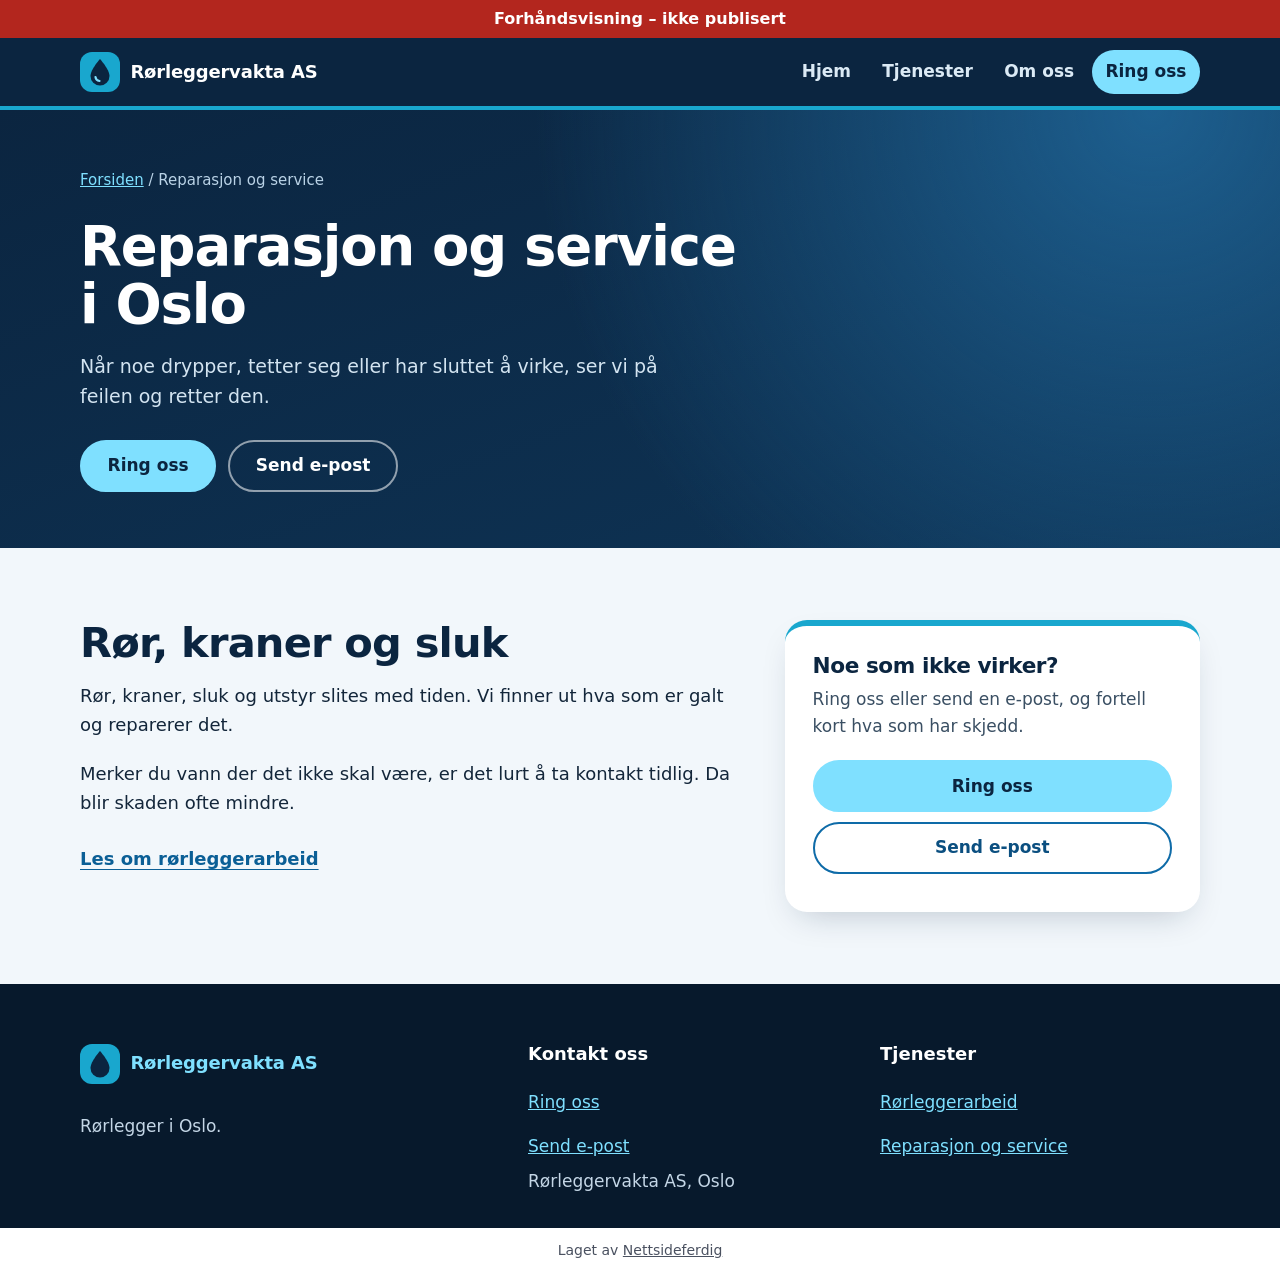
==== tjenester/reparasjon-og-service/index.html @ a9407fe8 "Forhåndsvisning" ====
<!doctype html>
<html lang="nb">
<head>
<meta charset="utf-8">
<meta name="viewport" content="width=device-width, initial-scale=1">
<title>Reparasjon og service av rør i Oslo | Rørleggervakta AS</title>
<meta name="description" content="Drypper det, er det tett eller har noe sluttet å virke? Rørleggervakta AS reparerer rør, kraner og sluk i Oslo.">
<link rel="canonical" href="https://andersmathisen7-design.github.io/side-rorleggervakta-as-3229fc13/tjenester/reparasjon-og-service/">
<meta property="og:type" content="website">
<meta property="og:locale" content="nb_NO">
<meta property="og:site_name" content="Rørleggervakta AS">
<meta property="og:title" content="Reparasjon og service av rør i Oslo | Rørleggervakta AS">
<meta property="og:description" content="Drypper det, er det tett eller har noe sluttet å virke? Rørleggervakta AS reparerer rør, kraner og sluk i Oslo.">
<meta property="og:url" content="https://andersmathisen7-design.github.io/side-rorleggervakta-as-3229fc13/tjenester/reparasjon-og-service/">
<meta http-equiv="Content-Security-Policy" content="default-src 'none'; style-src 'self'; img-src 'self'; manifest-src 'self'; worker-src 'self'; script-src 'self'">
<link rel="stylesheet" href="../../style.css">
<meta name="theme-color" content="#0e6ba8">
<link rel="manifest" href="../../manifest.webmanifest">
<link rel="icon" href="../../icon.svg" type="image/svg+xml">
<script src="../../pwa.js" defer></script>
<meta name="robots" content="noindex,nofollow">
</head>
<body>
<div class="forhandsstripe">Forhåndsvisning – ikke publisert</div>
<header class="topp"><div class="wrap"><a class="merke" href="../../"><svg viewBox="0 0 40 40" aria-hidden="true"><rect width="40" height="40" rx="12" fill="#19a7ce"/><path d="M20 7c0 0-9.5 10.5-9.5 17a9.5 9.5 0 0 0 19 0C29.5 17.5 20 7 20 7z" fill="#0b2540"/><path d="M15.5 25a4.5 4.5 0 0 0 4 4" fill="none" stroke="#7fe0ff" stroke-width="2.2" stroke-linecap="round"/></svg><span>Rørleggervakta AS</span></a><nav class="meny" aria-label="Hovedmeny"><ul><li><a href="../../">Hjem</a></li><li><a href="../../#tjenester">Tjenester</a></li><li><a href="../../#om">Om oss</a></li><li><a class="ring" href="tel:23126550">Ring oss</a></li></ul></nav></div></header>
<main>
<section class="sidehode"><div class="wrap"><p class="brodsmule"><a href="../../">Forsiden</a> / Reparasjon og service</p><h1>Reparasjon og service i Oslo</h1><p class="ingress">Når noe drypper, tetter seg eller har sluttet å virke, ser vi på feilen og retter den.</p><div class="knapper"><a class="knapp" href="tel:23126550">Ring oss</a><a class="knapp hul" href="mailto:post@roerleggervakta.no">Send e-post</a></div></div></section><section class="seksjon"><div class="wrap innhold"><div class="tekst"><h2>Rør, kraner og sluk</h2><p>Rør, kraner, sluk og utstyr slites med tiden. Vi finner ut hva som er galt og reparerer det.</p><p>Merker du vann der det ikke skal være, er det lurt å ta kontakt tidlig. Da blir skaden ofte mindre.</p><p><a class="pil-lenke" href="../../tjenester/rorleggerarbeid/">Les om rørleggerarbeid</a></p></div><aside class="sideboks"><h2>Noe som ikke virker?</h2><p>Ring oss eller send en e-post, og fortell kort hva som har skjedd.</p><a class="knapp" href="tel:23126550">Ring oss</a><a class="knapp lys" href="mailto:post@roerleggervakta.no">Send e-post</a></aside></div></section>
</main>
<footer class="bunn" id="kontakt"><div class="wrap"><div><a class="merke" href="../../"><svg viewBox="0 0 40 40" aria-hidden="true"><rect width="40" height="40" rx="12" fill="#19a7ce"/><path d="M20 7c0 0-9.5 10.5-9.5 17a9.5 9.5 0 0 0 19 0C29.5 17.5 20 7 20 7z" fill="#0b2540"/></svg><span>Rørleggervakta AS</span></a><p>Rørlegger i Oslo.</p></div><div><h2>Kontakt oss</h2><ul><li><a href="tel:23126550">Ring oss</a></li><li><a href="mailto:post@roerleggervakta.no">Send e-post</a></li></ul><address>Rørleggervakta AS, Oslo</address></div><div><h2>Tjenester</h2><ul><li><a href="../../tjenester/rorleggerarbeid/">Rørleggerarbeid</a></li><li><a href="../../tjenester/reparasjon-og-service/">Reparasjon og service</a></li></ul></div></div></footer>
<p class="nf-byra">Laget av <a href="https://nettsideferdig.no/">Nettsideferdig</a></p>
</body>
</html>
---- style.css ----
/* Fast fra Sidefabrikken: bestillingswidgeten. */
:root { --nf-farge: #0e6ba8; }
#nf-bestill [hidden] { display: none !important; }
#nf-bestill button { font: inherit; padding: 0.5rem 0.9rem; margin: 0.2rem; border: 1px solid var(--nf-farge); border-radius: 6px; background: #fff; color: var(--nf-farge); cursor: pointer; }
#nf-bestill button:disabled { opacity: 0.6; }
#nf-bestill .nf-knapp { background: var(--nf-farge); color: #fff; }
#nf-bestill .nf-tjeneste { display: block; width: 100%; text-align: left; }
#nf-bestill .nf-tjeneste small, #nf-bestill .nf-vare small { display: block; color: #555; }
#nf-bestill .nf-felt { display: block; margin: 0.5rem 0; }
#nf-bestill input, #nf-bestill select, #nf-bestill textarea { font: inherit; padding: 0.4rem; border: 1px solid #c5cad3; border-radius: 4px; display: block; width: 100%; max-width: 24rem; }
#nf-bestill input[type="checkbox"], #nf-bestill input[type="radio"] { display: inline-block; width: auto; margin: 0 0.4rem 0 0; vertical-align: middle; }
#nf-bestill .nf-rad { display: flex; flex-wrap: wrap; gap: 0.5rem; }
#nf-bestill .nf-vare { padding: 0.4rem 0; border-bottom: 1px solid #e3e6eb; }
#nf-bestill .nf-feil, #nf-bestill .nf-utsolgt { color: #b3261e; }
#nf-bestill .nf-test { background: #fff4e5; padding: 0.4rem 0.8rem; border-radius: 6px; }
#nf-bestill .nf-oppsummering { font-weight: 600; }
#nf-bestill .nf-faner { display: flex; flex-wrap: wrap; gap: 0.25rem; margin: 0.5rem 0 1rem; }
#nf-bestill .nf-fane.nf-valgt, #nf-bestill .nf-dag.nf-valgt { background: var(--nf-farge); color: #fff; }
#nf-bestill .nf-adresse { position: relative; max-width: 24rem; }
#nf-bestill .nf-forslag { position: absolute; top: 100%; left: 0; right: 0; z-index: 10; max-height: 15rem; overflow-y: auto; background: #fff; border: 1px solid #c5cad3; border-radius: 4px; box-shadow: 0 4px 12px rgba(0, 0, 0, 0.15); }
#nf-bestill .nf-forslag button { display: block; width: 100%; margin: 0; border: 0; border-radius: 0; padding: 0.5rem 0.75rem; text-align: left; color: inherit; }
#nf-bestill .nf-forslag button:hover, #nf-bestill .nf-forslag button:focus { background: #f4f7fb; }
#nf-bestill .nf-dager { display: flex; flex-wrap: wrap; gap: 0.25rem; margin: 0.5rem 0; }
#nf-bestill .nf-dag.nf-full { text-decoration: line-through; color: #777; border-color: #c5cad3; }
#nf-bestill .nf-tillegg { margin: 0.5rem 0; }
#nf-bestill .nf-sporsmal { margin: 0.8rem 0; }
#nf-bestill .nf-hjelp { display: block; font-size: 0.875rem; color: #666; margin: 0.15rem 0 0.25rem; }
#nf-bestill .nf-sum { font-weight: 700; font-size: 1.15rem; }
#nf-bestill .nf-ja-nei { display: flex; gap: 1.5rem; margin-top: 0.25rem; }
.prisliste table { border-collapse: collapse; width: 100%; max-width: 36rem; }
.prisliste th, .prisliste td { text-align: left; padding: 0.4rem 0.6rem 0.4rem 0; border-bottom: 1px solid #e3e6eb; vertical-align: top; }
.prisliste td:last-child, .prisliste th:last-child { text-align: right; white-space: nowrap; padding-right: 0; }
.prisliste small { color: #555; }
.prisliste .prisinfo { font-size: 0.875rem; color: #555; }

main > section.melding, main > section.bestill { box-sizing: border-box; max-width: 42rem; margin: 0 auto; padding: 2.5rem 1.25rem 3.5rem; }
.nf-skjema .nf-felt { display: block; margin: 0.75rem 0; }
.nf-skjema label, .nf-skjema legend { display: block; font-weight: 600; }
.nf-skjema fieldset { border: 0; padding: 0; margin: 0.75rem 0; min-width: 0; }
.nf-skjema fieldset label { font-weight: 400; }
.nf-skjema input, .nf-skjema textarea { font: inherit; padding: 0.5rem; border: 1px solid #c5cad3; border-radius: 4px; display: block; width: 100%; max-width: 32rem; }
.nf-skjema input[type="radio"] { display: inline-block; width: auto; margin: 0 0.4rem 0 0; vertical-align: middle; }
.nf-skjema input:focus, .nf-skjema textarea:focus { outline: 2px solid var(--nf-farge); outline-offset: 1px; }
.nf-skjema button { font: inherit; font-weight: 600; border: 0; cursor: pointer; padding: 0.85rem 1.5rem; border-radius: 6px; background: var(--nf-farge); color: #fff; min-height: 44px; }
.nf-skjema .nf-info { font-size: 0.875rem; color: #555; }

/* Designet */
*,*::before,*::after{box-sizing:border-box}html{-webkit-text-size-adjust:100%}body{margin:0;font-family:system-ui,-apple-system,"Segoe UI",Helvetica,Arial,sans-serif;font-size:1.0625rem;line-height:1.6;color:#13263a;background:#f2f7fb}img{display:block;width:100%;height:auto}a{color:#0b5f96}a:focus-visible{outline:3px solid #19a7ce;outline-offset:3px;border-radius:6px}.wrap{width:min(1120px,100% - 2.5rem);margin-inline:auto}.topp{background:#0b2540;color:#fff;border-bottom:4px solid #19a7ce}.topp .wrap{display:flex;flex-wrap:wrap;align-items:center;justify-content:space-between;gap:.25rem 1.5rem;padding:.6rem 0}.merke{display:inline-flex;align-items:center;gap:.65rem;color:#fff;text-decoration:none;font-weight:800;font-size:1.125rem;letter-spacing:-.01em;min-height:48px}.merke svg{width:40px;height:40px;flex:none}.meny ul{display:flex;flex-wrap:wrap;gap:.25rem;list-style:none;margin:0;padding:0}.meny a{display:inline-flex;align-items:center;min-height:44px;padding:0 .85rem;color:#dbeaf5;text-decoration:none;font-weight:600;border-radius:999px}.meny a:hover{background:rgba(255,255,255,.12);color:#fff}.meny a.ring{background:#7fe0ff;color:#0b2540}.meny a.ring:hover{background:#a9ecff}.hero{position:relative;overflow:hidden;background:radial-gradient(circle at 85% 15%,#1d5f8f 0,rgba(29,95,143,0) 55%),linear-gradient(160deg,#0b2540 0%,#0e3456 100%);color:#fff;padding:3.5rem 0 4rem}.hero .wrap{display:grid;gap:2.5rem;align-items:center}.etikett{display:inline-block;font-size:.8125rem;font-weight:700;letter-spacing:.12em;text-transform:uppercase;color:#7fe0ff;margin:0 0 1rem}.hero h1{font-size:clamp(2.5rem,8vw,4.5rem);line-height:1.02;letter-spacing:-.03em;margin:0 0 1.25rem;max-width:14ch}.hero .ingress{font-size:1.1875rem;color:#d3e4f1;max-width:48ch;margin:0 0 2rem}.knapper{display:flex;flex-wrap:wrap;gap:.75rem}.knapp{display:inline-flex;align-items:center;justify-content:center;gap:.5rem;min-height:52px;padding:0 1.6rem;border-radius:999px;font-weight:700;font-size:1.0625rem;text-decoration:none;background:#7fe0ff;color:#0b2540;border:2px solid #7fe0ff;transition:transform .15s,background .15s}.knapp:hover{transform:translateY(-2px);background:#a9ecff}.knapp.hul{background:transparent;color:#fff;border-color:rgba(255,255,255,.55)}.knapp.hul:hover{background:rgba(255,255,255,.1)}.hero-figur svg{display:block;width:100%;max-width:420px;height:auto;margin-inline:auto}.steg{background:#fff;border-bottom:1px solid #d9e6f0}.steg ol{list-style:none;margin:0;padding:1.75rem 0;display:grid;gap:1rem}.steg li{display:flex;align-items:center;gap:1rem;font-weight:700;color:#0b2540}.steg .nr{flex:none;width:44px;height:44px;border-radius:50%;display:grid;place-items:center;background:#e3f6fd;color:#0b4f80;font-weight:800}.seksjon{padding:4.5rem 0}.seksjon h2{font-size:clamp(1.85rem,4.5vw,2.6rem);line-height:1.12;letter-spacing:-.02em;margin:0 0 1rem;color:#0b2540}.lede{max-width:58ch;color:#3a4f63;margin:0 0 2.5rem;font-size:1.125rem}.kort-rutenett{display:grid;gap:1.25rem}.tjeneste-kort{background:#fff;border-radius:22px;padding:2rem;box-shadow:0 1px 2px rgba(11,37,64,.06),0 14px 34px -14px rgba(11,37,64,.25);border-top:6px solid #19a7ce;display:flex;flex-direction:column;gap:.85rem}.tjeneste-kort .ikon{width:60px;height:60px;border-radius:18px;background:#e3f6fd;display:grid;place-items:center}.tjeneste-kort .ikon svg{width:32px;height:32px}.tjeneste-kort h3{margin:0;font-size:1.4rem;color:#0b2540}.tjeneste-kort p{margin:0;color:#3a4f63}.pil-lenke{margin-top:auto;font-weight:700;color:#0b5f96;text-decoration:underline;text-underline-offset:4px;display:inline-flex;align-items:center;min-height:44px}.pil-lenke:hover{color:#0b2540}.om{background:#fff}.om .wrap{display:grid;gap:2.5rem;align-items:center}.om-figur{background:linear-gradient(135deg,#0e3456,#0e6ba8 60%,#19a7ce);border-radius:30px;aspect-ratio:4/3;display:grid;place-items:center;overflow:hidden}.om-figur svg{width:60%;height:auto}.tekst p{max-width:62ch}.faq .wrap{max-width:820px}.faq details{background:#fff;border-radius:16px;padding:0 1.25rem;margin-bottom:.75rem;border:1px solid #d6e4ef}.faq summary{cursor:pointer;font-weight:700;min-height:60px;display:flex;align-items:center;color:#0b2540;font-size:1.125rem}.faq details p{margin:0 0 1.25rem;color:#3a4f63}.cta-ramme{padding:0 0 4.5rem}.cta{background:linear-gradient(120deg,#0b4f80,#0e6ba8);color:#fff;border-radius:30px;padding:3rem 1.5rem;text-align:center}.cta h2{color:#fff;margin:0 0 .75rem;font-size:clamp(1.75rem,4vw,2.4rem);line-height:1.15}.cta p{color:#e2f1fa;max-width:48ch;margin:0 auto 2rem}.cta .knapper{justify-content:center}.cta .knapp.hul{border-color:rgba(255,255,255,.7)}.sidehode{background:radial-gradient(circle at 90% 0,#1d5f8f 0,rgba(29,95,143,0) 50%),linear-gradient(160deg,#0b2540,#0e3456);color:#fff;padding:3rem 0 3.5rem}.brodsmule{font-size:.9375rem;margin:0 0 1rem;color:#b9d2e6}.brodsmule a{color:#7fe0ff;display:inline-flex;min-height:44px;align-items:center}.sidehode h1{font-size:clamp(2.1rem,6vw,3.4rem);line-height:1.08;letter-spacing:-.02em;margin:0 0 1rem;max-width:18ch}.sidehode .ingress{color:#d3e4f1;max-width:52ch;font-size:1.1875rem;margin:0 0 1.75rem}.innhold{display:grid;gap:2.5rem;align-items:start}.innhold .tekst p{font-size:1.125rem;margin:0 0 1.25rem}.sideboks{background:#fff;border-radius:22px;padding:1.75rem;border-top:6px solid #19a7ce;box-shadow:0 14px 34px -14px rgba(11,37,64,.25)}.sideboks h2{font-size:1.35rem;margin:0 0 .5rem;color:#0b2540}.sideboks p{margin:0 0 1.25rem;color:#3a4f63}.sideboks .knapp{width:100%;margin-bottom:.6rem}.sideboks .knapp.lys{background:#fff;color:#0b4f80;border-color:#0e6ba8}.bunn{background:#07192c;color:#c4d6e6;padding:3.5rem 0 2rem}.bunn .wrap{display:grid;gap:2rem}.bunn h2{color:#fff;font-size:1.125rem;margin:0 0 .75rem}.bunn a{color:#7fe0ff}.bunn ul{list-style:none;padding:0;margin:0}.bunn li a{display:inline-flex;min-height:44px;align-items:center}.bunn address{font-style:normal}.bunn .merke{margin-bottom:.5rem}section.melding{padding:3.5rem 1.25rem}.nf-skjema{max-width:640px;margin-inline:auto;background:#fff;padding:2rem 1.5rem;border-radius:22px;box-shadow:0 14px 34px -14px rgba(11,37,64,.25);border-top:6px solid #19a7ce}.nf-felt{margin-bottom:1.25rem}.nf-skjema label{display:block;font-weight:700;margin-bottom:.35rem;color:#0b2540}.nf-skjema input,.nf-skjema textarea{width:100%;font:inherit;padding:.75rem 1rem;border:2px solid #c9dbe8;border-radius:12px;background:#f9fcfe;min-height:48px;color:#13263a}.nf-skjema input:focus-visible,.nf-skjema textarea:focus-visible{outline:3px solid #19a7ce;border-color:#0e6ba8}.nf-info{color:#3a4f63;font-size:.9375rem}.nf-skjema button.knapp{cursor:pointer;font:inherit;font-weight:700}@media(min-width:760px){.kort-rutenett{grid-template-columns:repeat(2,1fr)}.steg ol{grid-template-columns:repeat(3,1fr)}.bunn .wrap{grid-template-columns:1.3fr 1fr 1fr}.nf-skjema{padding:2.5rem}}@media(min-width:900px){.hero{padding:5rem 0 5.5rem}.hero .wrap{grid-template-columns:1.15fr .85fr}.om .wrap{grid-template-columns:.9fr 1.1fr}.innhold{grid-template-columns:1.6fr 1fr}.sideboks{position:sticky;top:1.5rem}}

/* Fast fra Sidefabrikken */
.forhandsstripe { display: block !important; position: relative !important; z-index: 2147483647 !important; background: #b3261e !important; color: #fff !important; text-align: center !important; padding: 0.5rem 1rem !important; font: 600 1rem/1.4 system-ui, sans-serif !important; visibility: visible !important; opacity: 1 !important; max-height: none !important; height: auto !important; min-height: 0 !important; overflow: visible !important; margin: 0 !important; top: auto !important; left: auto !important; right: auto !important; bottom: auto !important; width: auto !important; transform: none !important; clip-path: none !important; filter: none !important; text-indent: 0 !important; font-size: 1rem !important; }
.nf-byra { display: block !important; position: static !important; inset: auto !important; z-index: auto !important; background: #fff !important; color: #4a5160 !important; text-align: center !important; padding: 0.75rem 1rem !important; margin: 0 !important; width: auto !important; max-width: none !important; height: auto !important; min-height: 0 !important; max-height: none !important; overflow: visible !important; visibility: visible !important; opacity: 1 !important; transform: none !important; clip-path: none !important; filter: none !important; font: 400 0.875rem/1.5 system-ui, sans-serif !important; letter-spacing: normal !important; text-indent: 0 !important; text-transform: none !important; }
.nf-byra a { display: inline !important; position: static !important; color: inherit !important; text-decoration: underline !important; font: inherit !important; visibility: visible !important; opacity: 1 !important; pointer-events: auto !important; }
.nf-felle { display: none !important; position: absolute !important; left: -10000px !important; width: 1px !important; height: 1px !important; overflow: hidden !important; }
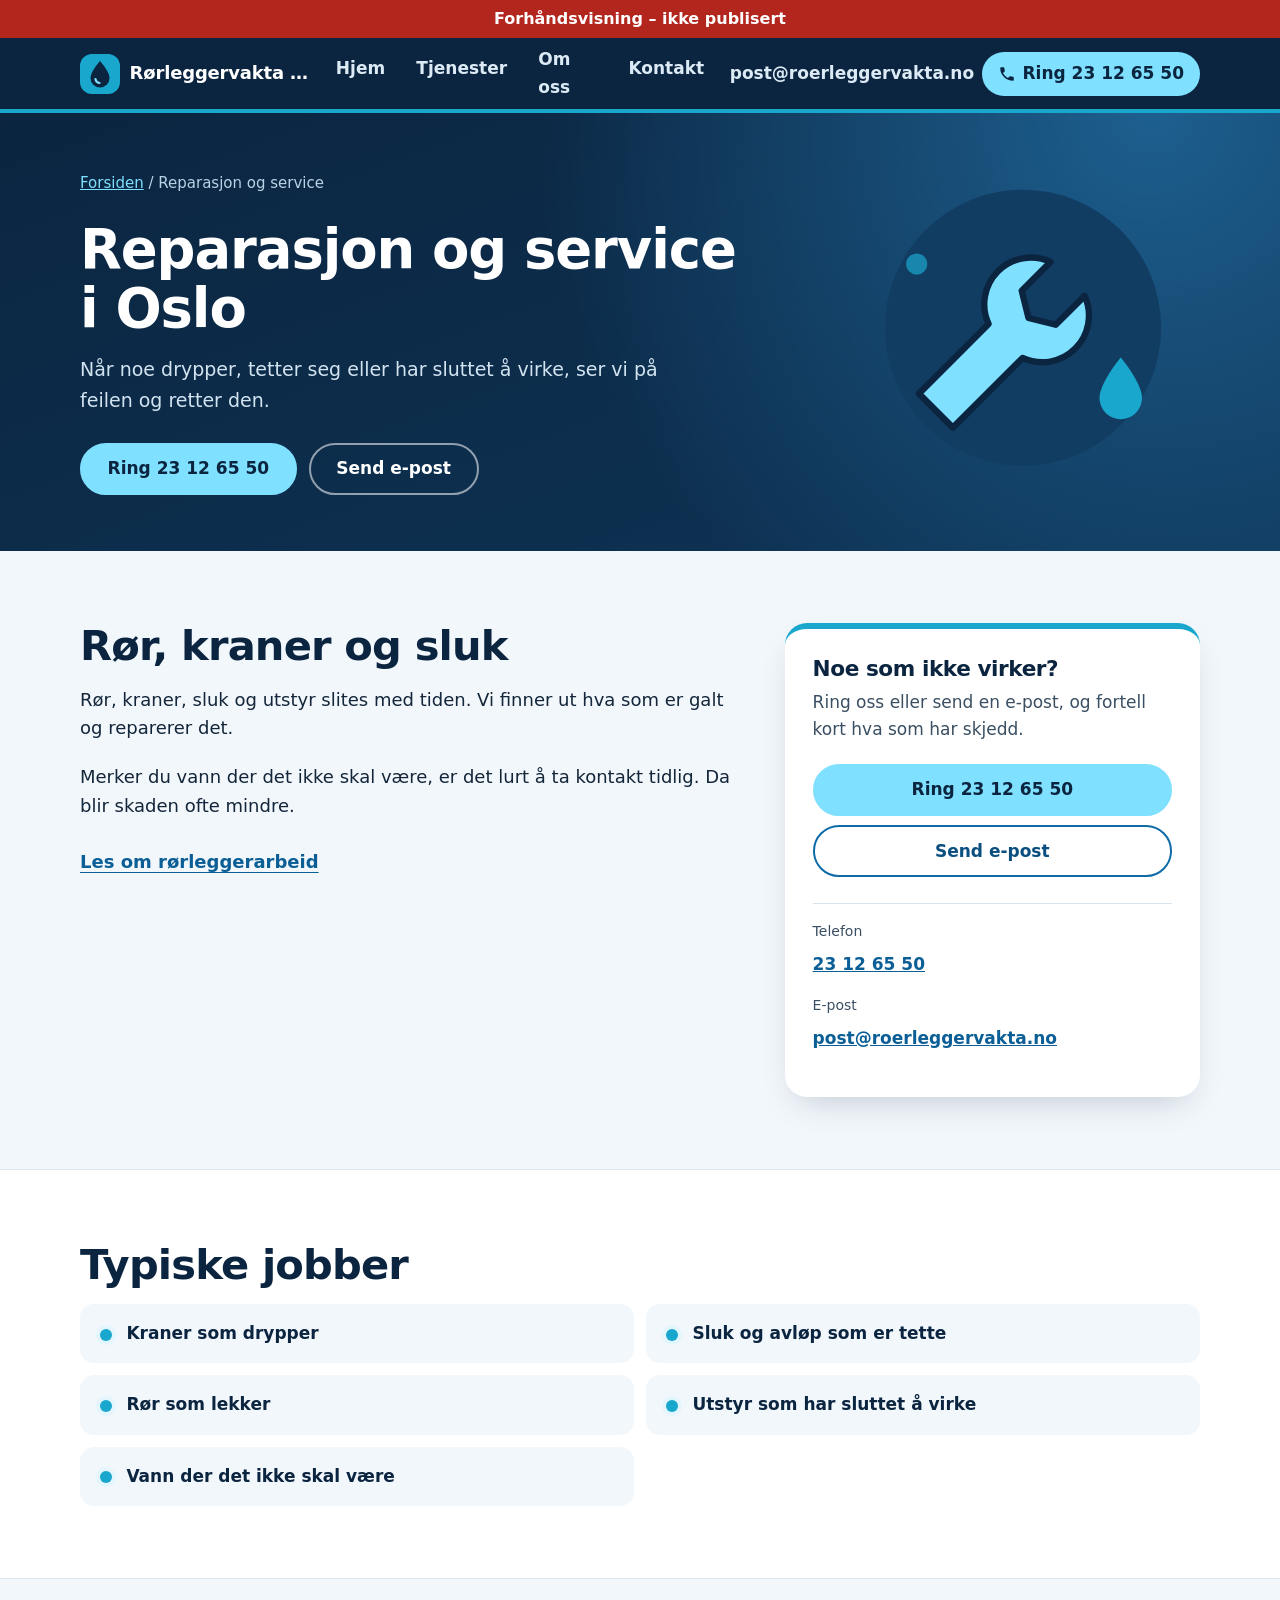
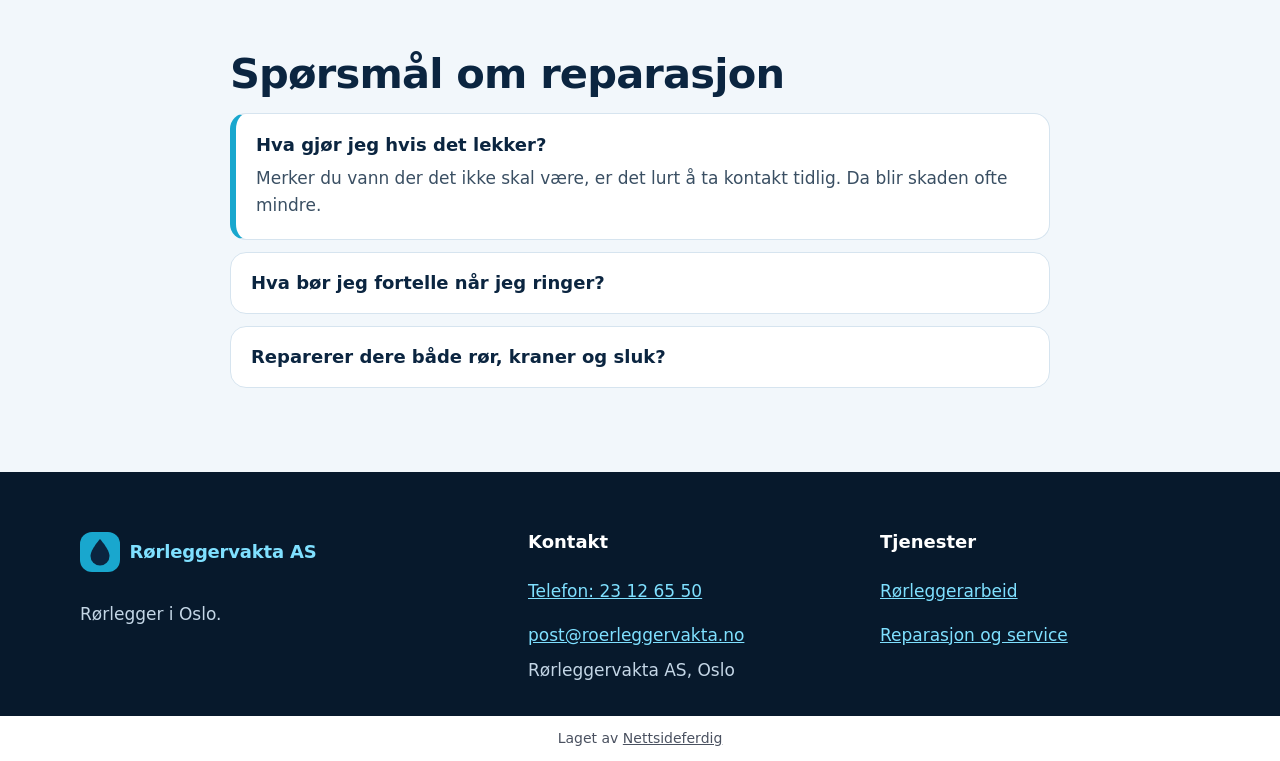
==== commit 3965caa2: "Forhåndsvisning" ====
--- a/tjenester/reparasjon-og-service/index.html
+++ b/tjenester/reparasjon-og-service/index.html
@@ -22,11 +22,11 @@
 </head>
 <body>
 <div class="forhandsstripe">Forhåndsvisning – ikke publisert</div>
-<header class="topp"><div class="wrap"><a class="merke" href="../../"><svg viewBox="0 0 40 40" aria-hidden="true"><rect width="40" height="40" rx="12" fill="#19a7ce"/><path d="M20 7c0 0-9.5 10.5-9.5 17a9.5 9.5 0 0 0 19 0C29.5 17.5 20 7 20 7z" fill="#0b2540"/><path d="M15.5 25a4.5 4.5 0 0 0 4 4" fill="none" stroke="#7fe0ff" stroke-width="2.2" stroke-linecap="round"/></svg><span>Rørleggervakta AS</span></a><nav class="meny" aria-label="Hovedmeny"><ul><li><a href="../../">Hjem</a></li><li><a href="../../#tjenester">Tjenester</a></li><li><a href="../../#om">Om oss</a></li><li><a class="ring" href="tel:23126550">Ring oss</a></li></ul></nav></div></header>
+<header class="topp"><div class="wrap"><a class="merke" href="../../"><svg viewBox="0 0 40 40" aria-hidden="true"><rect width="40" height="40" rx="12" fill="#19a7ce"/><path d="M20 7c0 0-9.5 10.5-9.5 17a9.5 9.5 0 0 0 19 0C29.5 17.5 20 7 20 7z" fill="#0b2540"/><path d="M15.5 25a4.5 4.5 0 0 0 4 4" fill="none" stroke="#7fe0ff" stroke-width="2.2" stroke-linecap="round"/></svg><span>Rørleggervakta AS</span></a><nav class="meny" aria-label="Hovedmeny"><ul><li><a href="../../">Hjem</a></li><li><a href="../../#tjenester">Tjenester</a></li><li><a href="../../#om">Om oss</a></li><li><a href="#kontakt">Kontakt</a></li></ul></nav><div class="topp-hoyre"><a class="toppepost" href="mailto:post@roerleggervakta.no">post@roerleggervakta.no</a><a class="ringknapp" href="tel:23126550"><svg viewBox="0 0 24 24" aria-hidden="true"><path d="M6.6 10.8a15 15 0 0 0 6.6 6.6l2.2-2.2a1 1 0 0 1 1-.25 11.4 11.4 0 0 0 3.6.57 1 1 0 0 1 1 1V20a1 1 0 0 1-1 1A17 17 0 0 1 3 4a1 1 0 0 1 1-1h3.5a1 1 0 0 1 1 1c0 1.25.2 2.45.57 3.57a1 1 0 0 1-.25 1z" fill="currentColor"/></svg><span class="kort">Ring</span><span class="lang">Ring 23 12 65 50</span></a><details class="mobilmeny"><summary><svg viewBox="0 0 24 24" aria-hidden="true"><path d="M4 7h16M4 12h16M4 17h16" stroke="currentColor" stroke-width="2.4" stroke-linecap="round"/></svg><span class="skjult">Meny</span></summary><nav aria-label="Meny på mobil"><ul><li><a href="../../">Hjem</a></li><li><a href="../../#tjenester">Tjenester</a></li><li><a href="../../tjenester/rorleggerarbeid/">Rørleggerarbeid</a></li><li><a href="../../tjenester/reparasjon-og-service/">Reparasjon og service</a></li><li><a href="../../#om">Om oss</a></li><li><a href="#kontakt">Kontakt</a></li></ul></nav></details></div></div></header>
 <main>
-<section class="sidehode"><div class="wrap"><p class="brodsmule"><a href="../../">Forsiden</a> / Reparasjon og service</p><h1>Reparasjon og service i Oslo</h1><p class="ingress">Når noe drypper, tetter seg eller har sluttet å virke, ser vi på feilen og retter den.</p><div class="knapper"><a class="knapp" href="tel:23126550">Ring oss</a><a class="knapp hul" href="mailto:post@roerleggervakta.no">Send e-post</a></div></div></section><section class="seksjon"><div class="wrap innhold"><div class="tekst"><h2>Rør, kraner og sluk</h2><p>Rør, kraner, sluk og utstyr slites med tiden. Vi finner ut hva som er galt og reparerer det.</p><p>Merker du vann der det ikke skal være, er det lurt å ta kontakt tidlig. Da blir skaden ofte mindre.</p><p><a class="pil-lenke" href="../../tjenester/rorleggerarbeid/">Les om rørleggerarbeid</a></p></div><aside class="sideboks"><h2>Noe som ikke virker?</h2><p>Ring oss eller send en e-post, og fortell kort hva som har skjedd.</p><a class="knapp" href="tel:23126550">Ring oss</a><a class="knapp lys" href="mailto:post@roerleggervakta.no">Send e-post</a></aside></div></section>
+<section class="sidehode"><div class="wrap"><div><p class="brodsmule"><a href="../../">Forsiden</a> / Reparasjon og service</p><h1>Reparasjon og service i Oslo</h1><p class="ingress">Når noe drypper, tetter seg eller har sluttet å virke, ser vi på feilen og retter den.</p><div class="knapper"><a class="knapp" href="tel:23126550">Ring 23 12 65 50</a><a class="knapp hul" href="mailto:post@roerleggervakta.no">Send e-post</a></div></div><div class="sidehode-figur"><svg viewBox="0 0 320 280" aria-hidden="true"><circle cx="160" cy="140" r="130" fill="#123d63"/><path d="M186 78a44 44 0 0 0-58.4 58.4L62 202l32 32 65.6-65.6a44 44 0 0 0 58.4-58.4l-27.2 27.2-25.6-6.4-6.4-25.6z" fill="#7fe0ff" stroke="#0b2540" stroke-width="6" stroke-linejoin="round"/><path d="M252 168c0 0-20 24-20 38a20 20 0 0 0 40 0c0-14-20-38-20-38z" fill="#19a7ce"/><circle cx="60" cy="80" r="10" fill="#19a7ce" opacity=".7"/></svg></div></div></section><section class="seksjon"><div class="wrap innhold"><div class="tekst"><h2>Rør, kraner og sluk</h2><p>Rør, kraner, sluk og utstyr slites med tiden. Vi finner ut hva som er galt og reparerer det.</p><p>Merker du vann der det ikke skal være, er det lurt å ta kontakt tidlig. Da blir skaden ofte mindre.</p><p><a class="pil-lenke" href="../../tjenester/rorleggerarbeid/">Les om rørleggerarbeid</a></p></div><aside class="sideboks"><h2>Noe som ikke virker?</h2><p>Ring oss eller send en e-post, og fortell kort hva som har skjedd.</p><a class="knapp" href="tel:23126550">Ring 23 12 65 50</a><a class="knapp lys" href="mailto:post@roerleggervakta.no">Send e-post</a><ul class="kontaktliste"><li><small>Telefon</small><a href="tel:23126550">23 12 65 50</a></li><li><small>E-post</small><a href="mailto:post@roerleggervakta.no">post@roerleggervakta.no</a></li></ul></aside></div></section><section class="seksjon jobber"><div class="wrap"><h2>Typiske jobber</h2><ul class="jobbliste"><li>Kraner som drypper</li><li>Sluk og avløp som er tette</li><li>Rør som lekker</li><li>Utstyr som har sluttet å virke</li><li>Vann der det ikke skal være</li></ul></div></section><section class="seksjon faq"><div class="wrap"><h2>Spørsmål om reparasjon</h2><div class="faq-apen"><h3>Hva gjør jeg hvis det lekker?</h3><p>Merker du vann der det ikke skal være, er det lurt å ta kontakt tidlig. Da blir skaden ofte mindre.</p></div><details><summary>Hva bør jeg fortelle når jeg ringer?</summary><p>Fortell kort hva som har skjedd og hvor det er, så vet vi mer om hva som må til.</p></details><details><summary>Reparerer dere både rør, kraner og sluk?</summary><p>Ja. Vi finner ut hva som er galt med rør, kraner, sluk og utstyr, og reparerer det.</p></details></div></section>
 </main>
-<footer class="bunn" id="kontakt"><div class="wrap"><div><a class="merke" href="../../"><svg viewBox="0 0 40 40" aria-hidden="true"><rect width="40" height="40" rx="12" fill="#19a7ce"/><path d="M20 7c0 0-9.5 10.5-9.5 17a9.5 9.5 0 0 0 19 0C29.5 17.5 20 7 20 7z" fill="#0b2540"/></svg><span>Rørleggervakta AS</span></a><p>Rørlegger i Oslo.</p></div><div><h2>Kontakt oss</h2><ul><li><a href="tel:23126550">Ring oss</a></li><li><a href="mailto:post@roerleggervakta.no">Send e-post</a></li></ul><address>Rørleggervakta AS, Oslo</address></div><div><h2>Tjenester</h2><ul><li><a href="../../tjenester/rorleggerarbeid/">Rørleggerarbeid</a></li><li><a href="../../tjenester/reparasjon-og-service/">Reparasjon og service</a></li></ul></div></div></footer>
+<footer class="bunn" id="kontakt"><div class="wrap"><div><a class="merke" href="../../"><svg viewBox="0 0 40 40" aria-hidden="true"><rect width="40" height="40" rx="12" fill="#19a7ce"/><path d="M20 7c0 0-9.5 10.5-9.5 17a9.5 9.5 0 0 0 19 0C29.5 17.5 20 7 20 7z" fill="#0b2540"/></svg><span>Rørleggervakta AS</span></a><p>Rørlegger i Oslo.</p></div><div><h2>Kontakt</h2><ul><li><a href="tel:23126550">Telefon: 23 12 65 50</a></li><li><a href="mailto:post@roerleggervakta.no">post@roerleggervakta.no</a></li></ul><address>Rørleggervakta AS, Oslo</address></div><div><h2>Tjenester</h2><ul><li><a href="../../tjenester/rorleggerarbeid/">Rørleggerarbeid</a></li><li><a href="../../tjenester/reparasjon-og-service/">Reparasjon og service</a></li></ul></div></div></footer>
 <p class="nf-byra">Laget av <a href="https://nettsideferdig.no/">Nettsideferdig</a></p>
 </body>
 </html>
--- a/style.css
+++ b/style.css
@@ -45,7 +45,7 @@
 .nf-skjema .nf-info { font-size: 0.875rem; color: #555; }
 
 /* Designet */
-*,*::before,*::after{box-sizing:border-box}html{-webkit-text-size-adjust:100%}body{margin:0;font-family:system-ui,-apple-system,"Segoe UI",Helvetica,Arial,sans-serif;font-size:1.0625rem;line-height:1.6;color:#13263a;background:#f2f7fb}img{display:block;width:100%;height:auto}a{color:#0b5f96}a:focus-visible{outline:3px solid #19a7ce;outline-offset:3px;border-radius:6px}.wrap{width:min(1120px,100% - 2.5rem);margin-inline:auto}.topp{background:#0b2540;color:#fff;border-bottom:4px solid #19a7ce}.topp .wrap{display:flex;flex-wrap:wrap;align-items:center;justify-content:space-between;gap:.25rem 1.5rem;padding:.6rem 0}.merke{display:inline-flex;align-items:center;gap:.65rem;color:#fff;text-decoration:none;font-weight:800;font-size:1.125rem;letter-spacing:-.01em;min-height:48px}.merke svg{width:40px;height:40px;flex:none}.meny ul{display:flex;flex-wrap:wrap;gap:.25rem;list-style:none;margin:0;padding:0}.meny a{display:inline-flex;align-items:center;min-height:44px;padding:0 .85rem;color:#dbeaf5;text-decoration:none;font-weight:600;border-radius:999px}.meny a:hover{background:rgba(255,255,255,.12);color:#fff}.meny a.ring{background:#7fe0ff;color:#0b2540}.meny a.ring:hover{background:#a9ecff}.hero{position:relative;overflow:hidden;background:radial-gradient(circle at 85% 15%,#1d5f8f 0,rgba(29,95,143,0) 55%),linear-gradient(160deg,#0b2540 0%,#0e3456 100%);color:#fff;padding:3.5rem 0 4rem}.hero .wrap{display:grid;gap:2.5rem;align-items:center}.etikett{display:inline-block;font-size:.8125rem;font-weight:700;letter-spacing:.12em;text-transform:uppercase;color:#7fe0ff;margin:0 0 1rem}.hero h1{font-size:clamp(2.5rem,8vw,4.5rem);line-height:1.02;letter-spacing:-.03em;margin:0 0 1.25rem;max-width:14ch}.hero .ingress{font-size:1.1875rem;color:#d3e4f1;max-width:48ch;margin:0 0 2rem}.knapper{display:flex;flex-wrap:wrap;gap:.75rem}.knapp{display:inline-flex;align-items:center;justify-content:center;gap:.5rem;min-height:52px;padding:0 1.6rem;border-radius:999px;font-weight:700;font-size:1.0625rem;text-decoration:none;background:#7fe0ff;color:#0b2540;border:2px solid #7fe0ff;transition:transform .15s,background .15s}.knapp:hover{transform:translateY(-2px);background:#a9ecff}.knapp.hul{background:transparent;color:#fff;border-color:rgba(255,255,255,.55)}.knapp.hul:hover{background:rgba(255,255,255,.1)}.hero-figur svg{display:block;width:100%;max-width:420px;height:auto;margin-inline:auto}.steg{background:#fff;border-bottom:1px solid #d9e6f0}.steg ol{list-style:none;margin:0;padding:1.75rem 0;display:grid;gap:1rem}.steg li{display:flex;align-items:center;gap:1rem;font-weight:700;color:#0b2540}.steg .nr{flex:none;width:44px;height:44px;border-radius:50%;display:grid;place-items:center;background:#e3f6fd;color:#0b4f80;font-weight:800}.seksjon{padding:4.5rem 0}.seksjon h2{font-size:clamp(1.85rem,4.5vw,2.6rem);line-height:1.12;letter-spacing:-.02em;margin:0 0 1rem;color:#0b2540}.lede{max-width:58ch;color:#3a4f63;margin:0 0 2.5rem;font-size:1.125rem}.kort-rutenett{display:grid;gap:1.25rem}.tjeneste-kort{background:#fff;border-radius:22px;padding:2rem;box-shadow:0 1px 2px rgba(11,37,64,.06),0 14px 34px -14px rgba(11,37,64,.25);border-top:6px solid #19a7ce;display:flex;flex-direction:column;gap:.85rem}.tjeneste-kort .ikon{width:60px;height:60px;border-radius:18px;background:#e3f6fd;display:grid;place-items:center}.tjeneste-kort .ikon svg{width:32px;height:32px}.tjeneste-kort h3{margin:0;font-size:1.4rem;color:#0b2540}.tjeneste-kort p{margin:0;color:#3a4f63}.pil-lenke{margin-top:auto;font-weight:700;color:#0b5f96;text-decoration:underline;text-underline-offset:4px;display:inline-flex;align-items:center;min-height:44px}.pil-lenke:hover{color:#0b2540}.om{background:#fff}.om .wrap{display:grid;gap:2.5rem;align-items:center}.om-figur{background:linear-gradient(135deg,#0e3456,#0e6ba8 60%,#19a7ce);border-radius:30px;aspect-ratio:4/3;display:grid;place-items:center;overflow:hidden}.om-figur svg{width:60%;height:auto}.tekst p{max-width:62ch}.faq .wrap{max-width:820px}.faq details{background:#fff;border-radius:16px;padding:0 1.25rem;margin-bottom:.75rem;border:1px solid #d6e4ef}.faq summary{cursor:pointer;font-weight:700;min-height:60px;display:flex;align-items:center;color:#0b2540;font-size:1.125rem}.faq details p{margin:0 0 1.25rem;color:#3a4f63}.cta-ramme{padding:0 0 4.5rem}.cta{background:linear-gradient(120deg,#0b4f80,#0e6ba8);color:#fff;border-radius:30px;padding:3rem 1.5rem;text-align:center}.cta h2{color:#fff;margin:0 0 .75rem;font-size:clamp(1.75rem,4vw,2.4rem);line-height:1.15}.cta p{color:#e2f1fa;max-width:48ch;margin:0 auto 2rem}.cta .knapper{justify-content:center}.cta .knapp.hul{border-color:rgba(255,255,255,.7)}.sidehode{background:radial-gradient(circle at 90% 0,#1d5f8f 0,rgba(29,95,143,0) 50%),linear-gradient(160deg,#0b2540,#0e3456);color:#fff;padding:3rem 0 3.5rem}.brodsmule{font-size:.9375rem;margin:0 0 1rem;color:#b9d2e6}.brodsmule a{color:#7fe0ff;display:inline-flex;min-height:44px;align-items:center}.sidehode h1{font-size:clamp(2.1rem,6vw,3.4rem);line-height:1.08;letter-spacing:-.02em;margin:0 0 1rem;max-width:18ch}.sidehode .ingress{color:#d3e4f1;max-width:52ch;font-size:1.1875rem;margin:0 0 1.75rem}.innhold{display:grid;gap:2.5rem;align-items:start}.innhold .tekst p{font-size:1.125rem;margin:0 0 1.25rem}.sideboks{background:#fff;border-radius:22px;padding:1.75rem;border-top:6px solid #19a7ce;box-shadow:0 14px 34px -14px rgba(11,37,64,.25)}.sideboks h2{font-size:1.35rem;margin:0 0 .5rem;color:#0b2540}.sideboks p{margin:0 0 1.25rem;color:#3a4f63}.sideboks .knapp{width:100%;margin-bottom:.6rem}.sideboks .knapp.lys{background:#fff;color:#0b4f80;border-color:#0e6ba8}.bunn{background:#07192c;color:#c4d6e6;padding:3.5rem 0 2rem}.bunn .wrap{display:grid;gap:2rem}.bunn h2{color:#fff;font-size:1.125rem;margin:0 0 .75rem}.bunn a{color:#7fe0ff}.bunn ul{list-style:none;padding:0;margin:0}.bunn li a{display:inline-flex;min-height:44px;align-items:center}.bunn address{font-style:normal}.bunn .merke{margin-bottom:.5rem}section.melding{padding:3.5rem 1.25rem}.nf-skjema{max-width:640px;margin-inline:auto;background:#fff;padding:2rem 1.5rem;border-radius:22px;box-shadow:0 14px 34px -14px rgba(11,37,64,.25);border-top:6px solid #19a7ce}.nf-felt{margin-bottom:1.25rem}.nf-skjema label{display:block;font-weight:700;margin-bottom:.35rem;color:#0b2540}.nf-skjema input,.nf-skjema textarea{width:100%;font:inherit;padding:.75rem 1rem;border:2px solid #c9dbe8;border-radius:12px;background:#f9fcfe;min-height:48px;color:#13263a}.nf-skjema input:focus-visible,.nf-skjema textarea:focus-visible{outline:3px solid #19a7ce;border-color:#0e6ba8}.nf-info{color:#3a4f63;font-size:.9375rem}.nf-skjema button.knapp{cursor:pointer;font:inherit;font-weight:700}@media(min-width:760px){.kort-rutenett{grid-template-columns:repeat(2,1fr)}.steg ol{grid-template-columns:repeat(3,1fr)}.bunn .wrap{grid-template-columns:1.3fr 1fr 1fr}.nf-skjema{padding:2.5rem}}@media(min-width:900px){.hero{padding:5rem 0 5.5rem}.hero .wrap{grid-template-columns:1.15fr .85fr}.om .wrap{grid-template-columns:.9fr 1.1fr}.innhold{grid-template-columns:1.6fr 1fr}.sideboks{position:sticky;top:1.5rem}}
+*,*::before,*::after{box-sizing:border-box}html{-webkit-text-size-adjust:100%}body{margin:0;font-family:system-ui,-apple-system,"Segoe UI",Helvetica,Arial,sans-serif;font-size:1.0625rem;line-height:1.6;color:#13263a;background:#f2f7fb}img{display:block;width:100%;height:auto}a{color:#0b5f96}a:focus-visible{outline:3px solid #19a7ce;outline-offset:3px;border-radius:6px}.wrap{width:min(1120px,100% - 2.5rem);margin-inline:auto}.skjult{position:absolute;width:1px;height:1px;overflow:hidden;clip-path:inset(50%);white-space:nowrap}.topp{background:#0b2540;color:#fff;border-bottom:4px solid #19a7ce;position:relative;z-index:10}.topp .wrap{display:flex;flex-wrap:nowrap;align-items:center;justify-content:space-between;gap:.75rem;min-height:64px;padding:.5rem 0}.merke{display:inline-flex;align-items:center;gap:.6rem;color:#fff;text-decoration:none;font-weight:800;font-size:1rem;letter-spacing:-.01em;min-height:48px;min-width:0}.merke span{overflow:hidden;text-overflow:ellipsis;white-space:nowrap}.merke svg{width:36px;height:36px;flex:none}.meny{display:none;margin-left:auto}.meny ul{display:flex;gap:.25rem;list-style:none;margin:0;padding:0}.meny a{display:inline-flex;align-items:center;min-height:44px;padding:0 .85rem;color:#dbeaf5;text-decoration:none;font-weight:600;border-radius:999px}.meny a:hover{background:rgba(255,255,255,.12);color:#fff}.topp-hoyre{display:flex;align-items:center;gap:.5rem;flex:none}.toppepost{display:none;align-items:center;min-height:44px;color:#dbeaf5;font-weight:600;text-decoration:none}.toppepost:hover{color:#fff;text-decoration:underline}.ringknapp{display:inline-flex;align-items:center;gap:.4rem;min-height:44px;padding:0 1rem;border-radius:999px;background:#7fe0ff;color:#0b2540;font-weight:700;text-decoration:none;white-space:nowrap}.ringknapp:hover{background:#a9ecff}.ringknapp svg{width:18px;height:18px}.ringknapp .lang{display:none}.mobilmeny{position:relative}.mobilmeny summary{list-style:none;cursor:pointer;display:grid;place-items:center;width:44px;height:44px;border-radius:12px;color:#fff;border:1px solid rgba(255,255,255,.35)}.mobilmeny summary::-webkit-details-marker{display:none}.mobilmeny summary svg{width:22px;height:22px}.mobilmeny summary:focus-visible{outline:3px solid #19a7ce;outline-offset:2px}.mobilmeny ul{position:absolute;right:0;top:calc(100% + .6rem);z-index:20;list-style:none;margin:0;padding:.5rem;min-width:220px;background:#0b2540;border:1px solid #1d5f8f;border-radius:16px;box-shadow:0 18px 40px -12px rgba(0,0,0,.5)}.mobilmeny a{display:flex;align-items:center;min-height:48px;padding:0 1rem;color:#fff;text-decoration:none;font-weight:600;border-radius:10px}.mobilmeny a:hover{background:rgba(255,255,255,.1)}.hero{position:relative;overflow:hidden;background:radial-gradient(circle at 85% 15%,#1d5f8f 0,rgba(29,95,143,0) 55%),linear-gradient(160deg,#0b2540 0%,#0e3456 100%);color:#fff;padding:2.25rem 0 2.5rem}.hero .wrap{display:grid;gap:1.5rem;align-items:center}.etikett{display:inline-block;font-size:.8125rem;font-weight:700;letter-spacing:.12em;text-transform:uppercase;color:#7fe0ff;margin:0 0 1rem}.hero h1{font-size:clamp(2.5rem,8vw,4.5rem);line-height:1.02;letter-spacing:-.03em;margin:0 0 1.25rem;max-width:14ch}.hero .ingress{font-size:1.1875rem;color:#d3e4f1;max-width:48ch;margin:0 0 2rem}.knapper{display:flex;flex-wrap:wrap;gap:.75rem}.knapp{display:inline-flex;align-items:center;justify-content:center;gap:.5rem;min-height:52px;padding:0 1.6rem;border-radius:999px;font-weight:700;font-size:1.0625rem;text-decoration:none;background:#7fe0ff;color:#0b2540;border:2px solid #7fe0ff;transition:transform .15s,background .15s}.knapp:hover{transform:translateY(-2px);background:#a9ecff}.knapp.hul{background:transparent;color:#fff;border-color:rgba(255,255,255,.55)}.knapp.hul:hover{background:rgba(255,255,255,.1)}.hero-figur svg{display:block;height:180px;width:auto;max-width:100%;margin-inline:auto}.steg{background:#fff;border-bottom:1px solid #d9e6f0}.steg ol{list-style:none;margin:0;padding:1.75rem 0;display:grid;gap:1rem}.steg li{display:flex;align-items:center;gap:1rem;font-weight:700;color:#0b2540}.steg .nr{flex:none;width:44px;height:44px;border-radius:50%;display:grid;place-items:center;background:#e3f6fd;color:#0b4f80;font-weight:800}.seksjon{padding:4.5rem 0}.seksjon h2{font-size:clamp(1.85rem,4.5vw,2.6rem);line-height:1.12;letter-spacing:-.02em;margin:0 0 1rem;color:#0b2540}.lede{max-width:58ch;color:#3a4f63;margin:0 0 2.5rem;font-size:1.125rem}.kort-rutenett{display:grid;gap:1.25rem}.tjeneste-kort{background:#fff;border-radius:22px;padding:2rem;box-shadow:0 1px 2px rgba(11,37,64,.06),0 14px 34px -14px rgba(11,37,64,.25);border-top:6px solid #19a7ce;display:flex;flex-direction:column;gap:.85rem}.tjeneste-kort .ikon{width:60px;height:60px;border-radius:18px;background:#e3f6fd;display:grid;place-items:center}.tjeneste-kort .ikon svg{width:32px;height:32px}.tjeneste-kort h3{margin:0;font-size:1.4rem;color:#0b2540}.tjeneste-kort p{margin:0;color:#3a4f63}.pil-lenke{margin-top:auto;font-weight:700;color:#0b5f96;text-decoration:underline;text-underline-offset:4px;display:inline-flex;align-items:center;min-height:44px}.pil-lenke:hover{color:#0b2540}.om{background:#fff}.om .wrap{display:grid;gap:2.5rem;align-items:center}.om-figur{background:linear-gradient(135deg,#0e3456,#0e6ba8 60%,#19a7ce);border-radius:30px;aspect-ratio:4/3;display:grid;place-items:center;overflow:hidden}.om-figur svg{width:62%;height:auto}.tekst p{max-width:62ch}.faq .wrap{max-width:820px}.faq-apen{background:#fff;border-radius:16px;padding:1.1rem 1.25rem 1.25rem;margin-bottom:.75rem;border:1px solid #d6e4ef;border-left:6px solid #19a7ce}.faq-apen h3{margin:0 0 .5rem;font-size:1.125rem;color:#0b2540;line-height:1.4}.faq-apen p{margin:0;color:#3a4f63}.faq details{background:#fff;border-radius:16px;padding:0 1.25rem;margin-bottom:.75rem;border:1px solid #d6e4ef}.faq summary{cursor:pointer;font-weight:700;min-height:60px;display:flex;align-items:center;color:#0b2540;font-size:1.125rem}.faq details p{margin:0 0 1.25rem;color:#3a4f63}.cta-ramme{padding:0 0 4.5rem}.cta{background:linear-gradient(120deg,#0b4f80,#0e6ba8);color:#fff;border-radius:30px;padding:3rem 1.5rem;text-align:center}.cta h2{color:#fff;margin:0 0 .75rem;font-size:clamp(1.75rem,4vw,2.4rem);line-height:1.15}.cta p{color:#e2f1fa;max-width:48ch;margin:0 auto 2rem}.cta .knapper{justify-content:center}.cta .knapp.hul{border-color:rgba(255,255,255,.7)}.cta .epostlinje{margin:1.5rem auto 0;font-size:1rem}.cta .epostlinje a{color:#fff;overflow-wrap:anywhere}.sidehode{background:radial-gradient(circle at 90% 0,#1d5f8f 0,rgba(29,95,143,0) 50%),linear-gradient(160deg,#0b2540,#0e3456);color:#fff;padding:2.5rem 0 3rem}.sidehode .wrap{display:grid;gap:2rem;align-items:center}.sidehode-figur{display:none}.sidehode-figur svg{display:block;width:100%;max-width:340px;height:auto;margin-inline:auto}.brodsmule{font-size:.9375rem;margin:0 0 1rem;color:#b9d2e6}.brodsmule a{color:#7fe0ff;display:inline-flex;min-height:44px;align-items:center}.sidehode h1{font-size:clamp(2.1rem,6vw,3.4rem);line-height:1.08;letter-spacing:-.02em;margin:0 0 1rem;max-width:18ch}.sidehode .ingress{color:#d3e4f1;max-width:52ch;font-size:1.1875rem;margin:0 0 1.75rem}.innhold{display:grid;gap:2.5rem;align-items:start}.innhold .tekst p{font-size:1.125rem;margin:0 0 1.25rem}.sideboks{background:#fff;border-radius:22px;padding:1.75rem;border-top:6px solid #19a7ce;box-shadow:0 14px 34px -14px rgba(11,37,64,.25)}.sideboks h2{font-size:1.35rem;margin:0 0 .5rem;color:#0b2540}.sideboks p{margin:0 0 1.25rem;color:#3a4f63}.sideboks .knapp{width:100%;margin-bottom:.6rem}.sideboks .knapp.lys{background:#fff;color:#0b4f80;border-color:#0e6ba8}.kontaktliste{list-style:none;margin:1rem 0 0;padding:1rem 0 0;border-top:1px solid #d6e4ef}.kontaktliste li{display:flex;flex-direction:column;margin-bottom:.5rem}.kontaktliste small{color:#3a4f63;font-size:.875rem}.kontaktliste a{font-weight:700;overflow-wrap:anywhere;display:inline-flex;min-height:44px;align-items:center}.jobber{background:#fff;border-block:1px solid #d9e6f0}.jobbliste{list-style:none;margin:0;padding:0;display:grid;gap:.75rem}.jobbliste li{display:flex;gap:.9rem;align-items:flex-start;background:#f2f7fb;border-radius:14px;padding:1rem 1.25rem;font-weight:600;color:#0b2540}.jobbliste li::before{content:"";flex:none;width:12px;height:12px;margin-top:.55rem;border-radius:50%;background:#19a7ce;box-shadow:0 0 0 4px #e3f6fd}.bunn{background:#07192c;color:#c4d6e6;padding:3.5rem 0 2rem}.bunn .wrap{display:grid;gap:2rem}.bunn h2{color:#fff;font-size:1.125rem;margin:0 0 .75rem}.bunn a{color:#7fe0ff;overflow-wrap:anywhere}.bunn ul{list-style:none;padding:0;margin:0}.bunn li a{display:inline-flex;min-height:44px;align-items:center}.bunn address{font-style:normal}.bunn .merke{margin-bottom:.5rem;font-size:1.125rem}section.melding{padding:3.5rem 1.25rem}.nf-skjema{max-width:640px;margin-inline:auto;background:#fff;padding:2rem 1.5rem;border-radius:22px;box-shadow:0 14px 34px -14px rgba(11,37,64,.25);border-top:6px solid #19a7ce}.nf-felt{margin-bottom:1.25rem}.nf-skjema label{display:block;font-weight:700;margin-bottom:.35rem;color:#0b2540}.nf-skjema input,.nf-skjema textarea{width:100%;font:inherit;padding:.75rem 1rem;border:2px solid #c9dbe8;border-radius:12px;background:#f9fcfe;min-height:48px;color:#13263a}.nf-skjema input:focus-visible,.nf-skjema textarea:focus-visible{outline:3px solid #19a7ce;border-color:#0e6ba8}.nf-info{color:#3a4f63;font-size:.9375rem}.nf-skjema button.knapp{cursor:pointer;font:inherit;font-weight:700}@media(min-width:640px){.meny{display:block}.mobilmeny{display:none}.merke{font-size:1.125rem}.merke svg{width:40px;height:40px}.hero{padding:3.5rem 0 4rem}.hero .wrap{gap:2.5rem}.hero-figur svg{height:auto;width:100%;max-width:420px}}@media(min-width:760px){.kort-rutenett{grid-template-columns:repeat(2,1fr)}.steg ol{grid-template-columns:repeat(3,1fr)}.jobbliste{grid-template-columns:repeat(2,1fr)}.bunn .wrap{grid-template-columns:1.3fr 1fr 1fr}.nf-skjema{padding:2.5rem}}@media(min-width:900px){.hero{padding:5rem 0 5.5rem}.hero .wrap{grid-template-columns:1.15fr .85fr}.om .wrap{grid-template-columns:.9fr 1.1fr}.innhold{grid-template-columns:1.6fr 1fr}.sideboks{position:sticky;top:1.5rem}.sidehode{padding:3rem 0 3.5rem}.sidehode .wrap{grid-template-columns:1.35fr .65fr}.sidehode-figur{display:block}}@media(min-width:1000px){.ringknapp .kort{display:none}.ringknapp .lang{display:inline}}@media(min-width:1120px){.toppepost{display:inline-flex}}
 
 /* Fast fra Sidefabrikken */
 .forhandsstripe { display: block !important; position: relative !important; z-index: 2147483647 !important; background: #b3261e !important; color: #fff !important; text-align: center !important; padding: 0.5rem 1rem !important; font: 600 1rem/1.4 system-ui, sans-serif !important; visibility: visible !important; opacity: 1 !important; max-height: none !important; height: auto !important; min-height: 0 !important; overflow: visible !important; margin: 0 !important; top: auto !important; left: auto !important; right: auto !important; bottom: auto !important; width: auto !important; transform: none !important; clip-path: none !important; filter: none !important; text-indent: 0 !important; font-size: 1rem !important; }
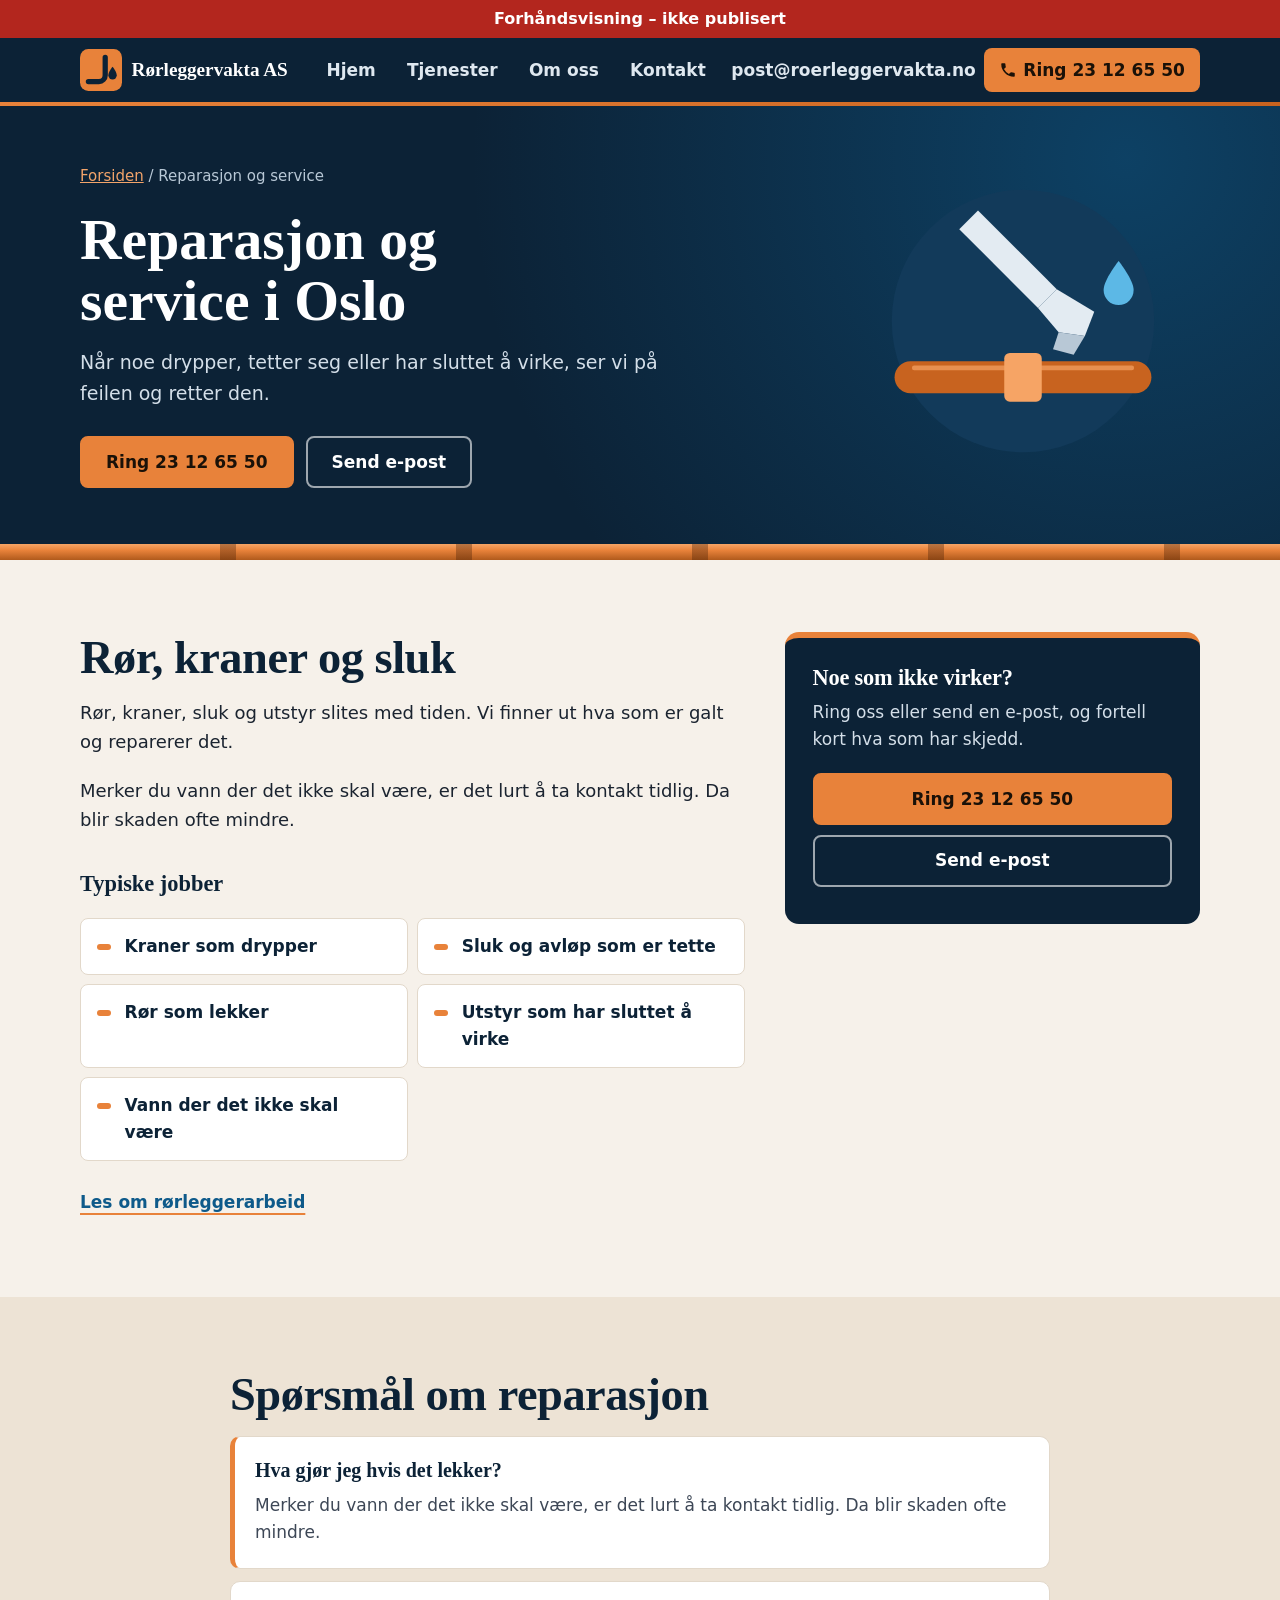
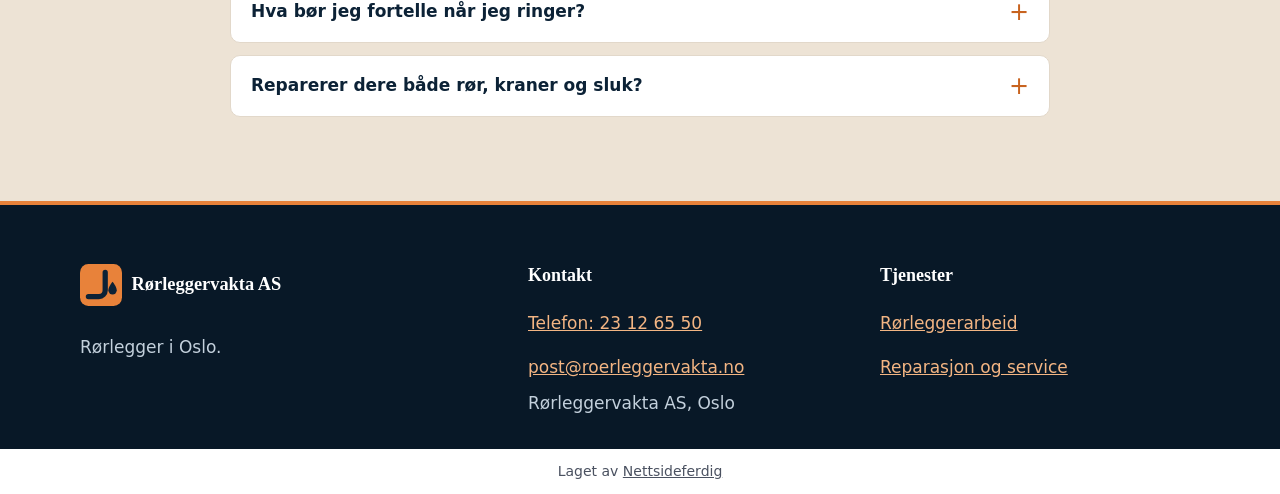
==== commit efe00446: "Forhåndsvisning" ====
--- a/tjenester/reparasjon-og-service/index.html
+++ b/tjenester/reparasjon-og-service/index.html
@@ -14,7 +14,7 @@
 <meta property="og:url" content="https://andersmathisen7-design.github.io/side-rorleggervakta-as-3229fc13/tjenester/reparasjon-og-service/">
 <meta http-equiv="Content-Security-Policy" content="default-src 'none'; style-src 'self'; img-src 'self'; manifest-src 'self'; worker-src 'self'; script-src 'self'">
 <link rel="stylesheet" href="../../style.css">
-<meta name="theme-color" content="#0e6ba8">
+<meta name="theme-color" content="#0c3b5e">
 <link rel="manifest" href="../../manifest.webmanifest">
 <link rel="icon" href="../../icon.svg" type="image/svg+xml">
 <script src="../../pwa.js" defer></script>
@@ -22,11 +22,11 @@
 </head>
 <body>
 <div class="forhandsstripe">Forhåndsvisning – ikke publisert</div>
-<header class="topp"><div class="wrap"><a class="merke" href="../../"><svg viewBox="0 0 40 40" aria-hidden="true"><rect width="40" height="40" rx="12" fill="#19a7ce"/><path d="M20 7c0 0-9.5 10.5-9.5 17a9.5 9.5 0 0 0 19 0C29.5 17.5 20 7 20 7z" fill="#0b2540"/><path d="M15.5 25a4.5 4.5 0 0 0 4 4" fill="none" stroke="#7fe0ff" stroke-width="2.2" stroke-linecap="round"/></svg><span>Rørleggervakta AS</span></a><nav class="meny" aria-label="Hovedmeny"><ul><li><a href="../../">Hjem</a></li><li><a href="../../#tjenester">Tjenester</a></li><li><a href="../../#om">Om oss</a></li><li><a href="#kontakt">Kontakt</a></li></ul></nav><div class="topp-hoyre"><a class="toppepost" href="mailto:post@roerleggervakta.no">post@roerleggervakta.no</a><a class="ringknapp" href="tel:23126550"><svg viewBox="0 0 24 24" aria-hidden="true"><path d="M6.6 10.8a15 15 0 0 0 6.6 6.6l2.2-2.2a1 1 0 0 1 1-.25 11.4 11.4 0 0 0 3.6.57 1 1 0 0 1 1 1V20a1 1 0 0 1-1 1A17 17 0 0 1 3 4a1 1 0 0 1 1-1h3.5a1 1 0 0 1 1 1c0 1.25.2 2.45.57 3.57a1 1 0 0 1-.25 1z" fill="currentColor"/></svg><span class="kort">Ring</span><span class="lang">Ring 23 12 65 50</span></a><details class="mobilmeny"><summary><svg viewBox="0 0 24 24" aria-hidden="true"><path d="M4 7h16M4 12h16M4 17h16" stroke="currentColor" stroke-width="2.4" stroke-linecap="round"/></svg><span class="skjult">Meny</span></summary><nav aria-label="Meny på mobil"><ul><li><a href="../../">Hjem</a></li><li><a href="../../#tjenester">Tjenester</a></li><li><a href="../../tjenester/rorleggerarbeid/">Rørleggerarbeid</a></li><li><a href="../../tjenester/reparasjon-og-service/">Reparasjon og service</a></li><li><a href="../../#om">Om oss</a></li><li><a href="#kontakt">Kontakt</a></li></ul></nav></details></div></div></header>
+<header class="topp"><div class="wrap"><a class="merke" href="../../"><svg viewBox="0 0 40 40" aria-hidden="true"><rect width="40" height="40" rx="8" fill="#e8823a"/><path d="M8 31h10a6 6 0 0 0 6-6V8" fill="none" stroke="#0c2236" stroke-width="5" stroke-linecap="round"/><path d="M31 17c0 0-4 5-4 8a4 4 0 0 0 8 0c0-3-4-8-4-8z" fill="#0c2236"/></svg><span>Rørleggervakta AS</span></a><nav class="meny" aria-label="Hovedmeny"><ul><li><a href="../../">Hjem</a></li><li><a href="../../#tjenester">Tjenester</a></li><li><a href="../../#om">Om oss</a></li><li><a href="#kontakt">Kontakt</a></li></ul></nav><div class="topp-hoyre"><a class="toppepost" href="mailto:post@roerleggervakta.no">post@roerleggervakta.no</a><a class="ringknapp" href="tel:23126550"><svg viewBox="0 0 24 24" aria-hidden="true"><path d="M6.6 10.8a15 15 0 0 0 6.6 6.6l2.2-2.2a1 1 0 0 1 1-.25 11.4 11.4 0 0 0 3.6.57 1 1 0 0 1 1 1V20a1 1 0 0 1-1 1A17 17 0 0 1 3 4a1 1 0 0 1 1-1h3.5a1 1 0 0 1 1 1c0 1.25.2 2.45.57 3.57a1 1 0 0 1-.25 1z" fill="currentColor"/></svg><span class="kort">Ring</span><span class="lang">Ring 23 12 65 50</span></a><details class="mobilmeny"><summary><svg viewBox="0 0 24 24" aria-hidden="true"><path d="M4 7h16M4 12h16M4 17h16" stroke="currentColor" stroke-width="2.4" stroke-linecap="round"/></svg><span class="skjult">Meny</span></summary><nav aria-label="Meny på mobil"><ul><li><a href="../../">Hjem</a></li><li><a href="../../#tjenester">Tjenester</a></li><li><a href="../../tjenester/rorleggerarbeid/">Rørleggerarbeid</a></li><li><a href="../../tjenester/reparasjon-og-service/">Reparasjon og service</a></li><li><a href="../../#om">Om oss</a></li><li><a href="#kontakt">Kontakt</a></li></ul></nav></details></div></div></header>
 <main>
-<section class="sidehode"><div class="wrap"><div><p class="brodsmule"><a href="../../">Forsiden</a> / Reparasjon og service</p><h1>Reparasjon og service i Oslo</h1><p class="ingress">Når noe drypper, tetter seg eller har sluttet å virke, ser vi på feilen og retter den.</p><div class="knapper"><a class="knapp" href="tel:23126550">Ring 23 12 65 50</a><a class="knapp hul" href="mailto:post@roerleggervakta.no">Send e-post</a></div></div><div class="sidehode-figur"><svg viewBox="0 0 320 280" aria-hidden="true"><circle cx="160" cy="140" r="130" fill="#123d63"/><path d="M186 78a44 44 0 0 0-58.4 58.4L62 202l32 32 65.6-65.6a44 44 0 0 0 58.4-58.4l-27.2 27.2-25.6-6.4-6.4-25.6z" fill="#7fe0ff" stroke="#0b2540" stroke-width="6" stroke-linejoin="round"/><path d="M252 168c0 0-20 24-20 38a20 20 0 0 0 40 0c0-14-20-38-20-38z" fill="#19a7ce"/><circle cx="60" cy="80" r="10" fill="#19a7ce" opacity=".7"/></svg></div></div></section><section class="seksjon"><div class="wrap innhold"><div class="tekst"><h2>Rør, kraner og sluk</h2><p>Rør, kraner, sluk og utstyr slites med tiden. Vi finner ut hva som er galt og reparerer det.</p><p>Merker du vann der det ikke skal være, er det lurt å ta kontakt tidlig. Da blir skaden ofte mindre.</p><p><a class="pil-lenke" href="../../tjenester/rorleggerarbeid/">Les om rørleggerarbeid</a></p></div><aside class="sideboks"><h2>Noe som ikke virker?</h2><p>Ring oss eller send en e-post, og fortell kort hva som har skjedd.</p><a class="knapp" href="tel:23126550">Ring 23 12 65 50</a><a class="knapp lys" href="mailto:post@roerleggervakta.no">Send e-post</a><ul class="kontaktliste"><li><small>Telefon</small><a href="tel:23126550">23 12 65 50</a></li><li><small>E-post</small><a href="mailto:post@roerleggervakta.no">post@roerleggervakta.no</a></li></ul></aside></div></section><section class="seksjon jobber"><div class="wrap"><h2>Typiske jobber</h2><ul class="jobbliste"><li>Kraner som drypper</li><li>Sluk og avløp som er tette</li><li>Rør som lekker</li><li>Utstyr som har sluttet å virke</li><li>Vann der det ikke skal være</li></ul></div></section><section class="seksjon faq"><div class="wrap"><h2>Spørsmål om reparasjon</h2><div class="faq-apen"><h3>Hva gjør jeg hvis det lekker?</h3><p>Merker du vann der det ikke skal være, er det lurt å ta kontakt tidlig. Da blir skaden ofte mindre.</p></div><details><summary>Hva bør jeg fortelle når jeg ringer?</summary><p>Fortell kort hva som har skjedd og hvor det er, så vet vi mer om hva som må til.</p></details><details><summary>Reparerer dere både rør, kraner og sluk?</summary><p>Ja. Vi finner ut hva som er galt med rør, kraner, sluk og utstyr, og reparerer det.</p></details></div></section>
+<section class="sidehode"><div class="wrap"><div><p class="brodsmule"><a href="../../">Forsiden</a> / Reparasjon og service</p><h1>Reparasjon og service i Oslo</h1><p class="ingress">Når noe drypper, tetter seg eller har sluttet å virke, ser vi på feilen og retter den.</p><div class="knapper"><a class="knapp" href="tel:23126550">Ring 23 12 65 50</a><a class="knapp hul" href="mailto:post@roerleggervakta.no">Send e-post</a></div></div><div class="sidehode-figur"><svg viewBox="0 0 320 320" aria-hidden="true"><circle cx="160" cy="160" r="140" fill="#123a5a"/><path d="M40 220h240" stroke="#c8631f" stroke-width="34" stroke-linecap="round"/><path d="M44 210h232" stroke="#f6a465" stroke-width="5" stroke-linecap="round" opacity=".7"/><rect x="140" y="194" width="40" height="52" rx="6" fill="#f6a465"/><polygon points="92,62 112,42 196,126 176,146" fill="#e3ebf2"/><polygon points="176,146 196,126 236,150 226,176 198,172" fill="#e3ebf2"/><polygon points="198,172 226,176 214,196 192,190" fill="#b8c8d6"/><path d="M262 96c0 0-16 20-16 31a16 16 0 0 0 32 0c0-11-16-31-16-31z" fill="#5cb8e6"/></svg></div></div></section><div class="ror" aria-hidden="true"></div><section class="seksjon"><div class="wrap innhold"><div class="tekst"><h2>Rør, kraner og sluk</h2><p>Rør, kraner, sluk og utstyr slites med tiden. Vi finner ut hva som er galt og reparerer det.</p><p>Merker du vann der det ikke skal være, er det lurt å ta kontakt tidlig. Da blir skaden ofte mindre.</p><h3>Typiske jobber</h3><ul class="jobbliste"><li>Kraner som drypper</li><li>Sluk og avløp som er tette</li><li>Rør som lekker</li><li>Utstyr som har sluttet å virke</li><li>Vann der det ikke skal være</li></ul><a class="pil-lenke" href="../../tjenester/rorleggerarbeid/">Les om rørleggerarbeid</a></div><aside class="sideboks"><h2>Noe som ikke virker?</h2><p>Ring oss eller send en e-post, og fortell kort hva som har skjedd.</p><a class="knapp" href="tel:23126550">Ring 23 12 65 50</a><a class="knapp hul" href="mailto:post@roerleggervakta.no">Send e-post</a></aside></div></section><section class="seksjon faq bakgrunn"><div class="wrap"><h2>Spørsmål om reparasjon</h2><div class="faq-apen"><h3>Hva gjør jeg hvis det lekker?</h3><p>Merker du vann der det ikke skal være, er det lurt å ta kontakt tidlig. Da blir skaden ofte mindre.</p></div><details><summary>Hva bør jeg fortelle når jeg ringer?</summary><p>Fortell kort hva som har skjedd og hvor det er, så vet vi mer om hva som må til.</p></details><details><summary>Reparerer dere både rør, kraner og sluk?</summary><p>Ja. Vi finner ut hva som er galt med rør, kraner, sluk og utstyr, og reparerer det.</p></details></div></section>
 </main>
-<footer class="bunn" id="kontakt"><div class="wrap"><div><a class="merke" href="../../"><svg viewBox="0 0 40 40" aria-hidden="true"><rect width="40" height="40" rx="12" fill="#19a7ce"/><path d="M20 7c0 0-9.5 10.5-9.5 17a9.5 9.5 0 0 0 19 0C29.5 17.5 20 7 20 7z" fill="#0b2540"/></svg><span>Rørleggervakta AS</span></a><p>Rørlegger i Oslo.</p></div><div><h2>Kontakt</h2><ul><li><a href="tel:23126550">Telefon: 23 12 65 50</a></li><li><a href="mailto:post@roerleggervakta.no">post@roerleggervakta.no</a></li></ul><address>Rørleggervakta AS, Oslo</address></div><div><h2>Tjenester</h2><ul><li><a href="../../tjenester/rorleggerarbeid/">Rørleggerarbeid</a></li><li><a href="../../tjenester/reparasjon-og-service/">Reparasjon og service</a></li></ul></div></div></footer>
+<footer class="bunn" id="kontakt"><div class="wrap"><div><a class="merke" href="../../"><svg viewBox="0 0 40 40" aria-hidden="true"><rect width="40" height="40" rx="8" fill="#e8823a"/><path d="M8 31h10a6 6 0 0 0 6-6V8" fill="none" stroke="#0c2236" stroke-width="5" stroke-linecap="round"/><path d="M31 17c0 0-4 5-4 8a4 4 0 0 0 8 0c0-3-4-8-4-8z" fill="#0c2236"/></svg><span>Rørleggervakta AS</span></a><p>Rørlegger i Oslo.</p></div><div><h2>Kontakt</h2><ul><li><a href="tel:23126550">Telefon: 23 12 65 50</a></li><li><a href="mailto:post@roerleggervakta.no">post@roerleggervakta.no</a></li></ul><address>Rørleggervakta AS, Oslo</address></div><div><h2>Tjenester</h2><ul><li><a href="../../tjenester/rorleggerarbeid/">Rørleggerarbeid</a></li><li><a href="../../tjenester/reparasjon-og-service/">Reparasjon og service</a></li></ul></div></div></footer>
 <p class="nf-byra">Laget av <a href="https://nettsideferdig.no/">Nettsideferdig</a></p>
 </body>
 </html>
--- a/style.css
+++ b/style.css
@@ -1,5 +1,5 @@
 /* Fast fra Sidefabrikken: bestillingswidgeten. */
-:root { --nf-farge: #0e6ba8; }
+:root { --nf-farge: #0c3b5e; }
 #nf-bestill [hidden] { display: none !important; }
 #nf-bestill button { font: inherit; padding: 0.5rem 0.9rem; margin: 0.2rem; border: 1px solid var(--nf-farge); border-radius: 6px; background: #fff; color: var(--nf-farge); cursor: pointer; }
 #nf-bestill button:disabled { opacity: 0.6; }
@@ -45,7 +45,7 @@
 .nf-skjema .nf-info { font-size: 0.875rem; color: #555; }
 
 /* Designet */
-*,*::before,*::after{box-sizing:border-box}html{-webkit-text-size-adjust:100%}body{margin:0;font-family:system-ui,-apple-system,"Segoe UI",Helvetica,Arial,sans-serif;font-size:1.0625rem;line-height:1.6;color:#13263a;background:#f2f7fb}img{display:block;width:100%;height:auto}a{color:#0b5f96}a:focus-visible{outline:3px solid #19a7ce;outline-offset:3px;border-radius:6px}.wrap{width:min(1120px,100% - 2.5rem);margin-inline:auto}.skjult{position:absolute;width:1px;height:1px;overflow:hidden;clip-path:inset(50%);white-space:nowrap}.topp{background:#0b2540;color:#fff;border-bottom:4px solid #19a7ce;position:relative;z-index:10}.topp .wrap{display:flex;flex-wrap:nowrap;align-items:center;justify-content:space-between;gap:.75rem;min-height:64px;padding:.5rem 0}.merke{display:inline-flex;align-items:center;gap:.6rem;color:#fff;text-decoration:none;font-weight:800;font-size:1rem;letter-spacing:-.01em;min-height:48px;min-width:0}.merke span{overflow:hidden;text-overflow:ellipsis;white-space:nowrap}.merke svg{width:36px;height:36px;flex:none}.meny{display:none;margin-left:auto}.meny ul{display:flex;gap:.25rem;list-style:none;margin:0;padding:0}.meny a{display:inline-flex;align-items:center;min-height:44px;padding:0 .85rem;color:#dbeaf5;text-decoration:none;font-weight:600;border-radius:999px}.meny a:hover{background:rgba(255,255,255,.12);color:#fff}.topp-hoyre{display:flex;align-items:center;gap:.5rem;flex:none}.toppepost{display:none;align-items:center;min-height:44px;color:#dbeaf5;font-weight:600;text-decoration:none}.toppepost:hover{color:#fff;text-decoration:underline}.ringknapp{display:inline-flex;align-items:center;gap:.4rem;min-height:44px;padding:0 1rem;border-radius:999px;background:#7fe0ff;color:#0b2540;font-weight:700;text-decoration:none;white-space:nowrap}.ringknapp:hover{background:#a9ecff}.ringknapp svg{width:18px;height:18px}.ringknapp .lang{display:none}.mobilmeny{position:relative}.mobilmeny summary{list-style:none;cursor:pointer;display:grid;place-items:center;width:44px;height:44px;border-radius:12px;color:#fff;border:1px solid rgba(255,255,255,.35)}.mobilmeny summary::-webkit-details-marker{display:none}.mobilmeny summary svg{width:22px;height:22px}.mobilmeny summary:focus-visible{outline:3px solid #19a7ce;outline-offset:2px}.mobilmeny ul{position:absolute;right:0;top:calc(100% + .6rem);z-index:20;list-style:none;margin:0;padding:.5rem;min-width:220px;background:#0b2540;border:1px solid #1d5f8f;border-radius:16px;box-shadow:0 18px 40px -12px rgba(0,0,0,.5)}.mobilmeny a{display:flex;align-items:center;min-height:48px;padding:0 1rem;color:#fff;text-decoration:none;font-weight:600;border-radius:10px}.mobilmeny a:hover{background:rgba(255,255,255,.1)}.hero{position:relative;overflow:hidden;background:radial-gradient(circle at 85% 15%,#1d5f8f 0,rgba(29,95,143,0) 55%),linear-gradient(160deg,#0b2540 0%,#0e3456 100%);color:#fff;padding:2.25rem 0 2.5rem}.hero .wrap{display:grid;gap:1.5rem;align-items:center}.etikett{display:inline-block;font-size:.8125rem;font-weight:700;letter-spacing:.12em;text-transform:uppercase;color:#7fe0ff;margin:0 0 1rem}.hero h1{font-size:clamp(2.5rem,8vw,4.5rem);line-height:1.02;letter-spacing:-.03em;margin:0 0 1.25rem;max-width:14ch}.hero .ingress{font-size:1.1875rem;color:#d3e4f1;max-width:48ch;margin:0 0 2rem}.knapper{display:flex;flex-wrap:wrap;gap:.75rem}.knapp{display:inline-flex;align-items:center;justify-content:center;gap:.5rem;min-height:52px;padding:0 1.6rem;border-radius:999px;font-weight:700;font-size:1.0625rem;text-decoration:none;background:#7fe0ff;color:#0b2540;border:2px solid #7fe0ff;transition:transform .15s,background .15s}.knapp:hover{transform:translateY(-2px);background:#a9ecff}.knapp.hul{background:transparent;color:#fff;border-color:rgba(255,255,255,.55)}.knapp.hul:hover{background:rgba(255,255,255,.1)}.hero-figur svg{display:block;height:180px;width:auto;max-width:100%;margin-inline:auto}.steg{background:#fff;border-bottom:1px solid #d9e6f0}.steg ol{list-style:none;margin:0;padding:1.75rem 0;display:grid;gap:1rem}.steg li{display:flex;align-items:center;gap:1rem;font-weight:700;color:#0b2540}.steg .nr{flex:none;width:44px;height:44px;border-radius:50%;display:grid;place-items:center;background:#e3f6fd;color:#0b4f80;font-weight:800}.seksjon{padding:4.5rem 0}.seksjon h2{font-size:clamp(1.85rem,4.5vw,2.6rem);line-height:1.12;letter-spacing:-.02em;margin:0 0 1rem;color:#0b2540}.lede{max-width:58ch;color:#3a4f63;margin:0 0 2.5rem;font-size:1.125rem}.kort-rutenett{display:grid;gap:1.25rem}.tjeneste-kort{background:#fff;border-radius:22px;padding:2rem;box-shadow:0 1px 2px rgba(11,37,64,.06),0 14px 34px -14px rgba(11,37,64,.25);border-top:6px solid #19a7ce;display:flex;flex-direction:column;gap:.85rem}.tjeneste-kort .ikon{width:60px;height:60px;border-radius:18px;background:#e3f6fd;display:grid;place-items:center}.tjeneste-kort .ikon svg{width:32px;height:32px}.tjeneste-kort h3{margin:0;font-size:1.4rem;color:#0b2540}.tjeneste-kort p{margin:0;color:#3a4f63}.pil-lenke{margin-top:auto;font-weight:700;color:#0b5f96;text-decoration:underline;text-underline-offset:4px;display:inline-flex;align-items:center;min-height:44px}.pil-lenke:hover{color:#0b2540}.om{background:#fff}.om .wrap{display:grid;gap:2.5rem;align-items:center}.om-figur{background:linear-gradient(135deg,#0e3456,#0e6ba8 60%,#19a7ce);border-radius:30px;aspect-ratio:4/3;display:grid;place-items:center;overflow:hidden}.om-figur svg{width:62%;height:auto}.tekst p{max-width:62ch}.faq .wrap{max-width:820px}.faq-apen{background:#fff;border-radius:16px;padding:1.1rem 1.25rem 1.25rem;margin-bottom:.75rem;border:1px solid #d6e4ef;border-left:6px solid #19a7ce}.faq-apen h3{margin:0 0 .5rem;font-size:1.125rem;color:#0b2540;line-height:1.4}.faq-apen p{margin:0;color:#3a4f63}.faq details{background:#fff;border-radius:16px;padding:0 1.25rem;margin-bottom:.75rem;border:1px solid #d6e4ef}.faq summary{cursor:pointer;font-weight:700;min-height:60px;display:flex;align-items:center;color:#0b2540;font-size:1.125rem}.faq details p{margin:0 0 1.25rem;color:#3a4f63}.cta-ramme{padding:0 0 4.5rem}.cta{background:linear-gradient(120deg,#0b4f80,#0e6ba8);color:#fff;border-radius:30px;padding:3rem 1.5rem;text-align:center}.cta h2{color:#fff;margin:0 0 .75rem;font-size:clamp(1.75rem,4vw,2.4rem);line-height:1.15}.cta p{color:#e2f1fa;max-width:48ch;margin:0 auto 2rem}.cta .knapper{justify-content:center}.cta .knapp.hul{border-color:rgba(255,255,255,.7)}.cta .epostlinje{margin:1.5rem auto 0;font-size:1rem}.cta .epostlinje a{color:#fff;overflow-wrap:anywhere}.sidehode{background:radial-gradient(circle at 90% 0,#1d5f8f 0,rgba(29,95,143,0) 50%),linear-gradient(160deg,#0b2540,#0e3456);color:#fff;padding:2.5rem 0 3rem}.sidehode .wrap{display:grid;gap:2rem;align-items:center}.sidehode-figur{display:none}.sidehode-figur svg{display:block;width:100%;max-width:340px;height:auto;margin-inline:auto}.brodsmule{font-size:.9375rem;margin:0 0 1rem;color:#b9d2e6}.brodsmule a{color:#7fe0ff;display:inline-flex;min-height:44px;align-items:center}.sidehode h1{font-size:clamp(2.1rem,6vw,3.4rem);line-height:1.08;letter-spacing:-.02em;margin:0 0 1rem;max-width:18ch}.sidehode .ingress{color:#d3e4f1;max-width:52ch;font-size:1.1875rem;margin:0 0 1.75rem}.innhold{display:grid;gap:2.5rem;align-items:start}.innhold .tekst p{font-size:1.125rem;margin:0 0 1.25rem}.sideboks{background:#fff;border-radius:22px;padding:1.75rem;border-top:6px solid #19a7ce;box-shadow:0 14px 34px -14px rgba(11,37,64,.25)}.sideboks h2{font-size:1.35rem;margin:0 0 .5rem;color:#0b2540}.sideboks p{margin:0 0 1.25rem;color:#3a4f63}.sideboks .knapp{width:100%;margin-bottom:.6rem}.sideboks .knapp.lys{background:#fff;color:#0b4f80;border-color:#0e6ba8}.kontaktliste{list-style:none;margin:1rem 0 0;padding:1rem 0 0;border-top:1px solid #d6e4ef}.kontaktliste li{display:flex;flex-direction:column;margin-bottom:.5rem}.kontaktliste small{color:#3a4f63;font-size:.875rem}.kontaktliste a{font-weight:700;overflow-wrap:anywhere;display:inline-flex;min-height:44px;align-items:center}.jobber{background:#fff;border-block:1px solid #d9e6f0}.jobbliste{list-style:none;margin:0;padding:0;display:grid;gap:.75rem}.jobbliste li{display:flex;gap:.9rem;align-items:flex-start;background:#f2f7fb;border-radius:14px;padding:1rem 1.25rem;font-weight:600;color:#0b2540}.jobbliste li::before{content:"";flex:none;width:12px;height:12px;margin-top:.55rem;border-radius:50%;background:#19a7ce;box-shadow:0 0 0 4px #e3f6fd}.bunn{background:#07192c;color:#c4d6e6;padding:3.5rem 0 2rem}.bunn .wrap{display:grid;gap:2rem}.bunn h2{color:#fff;font-size:1.125rem;margin:0 0 .75rem}.bunn a{color:#7fe0ff;overflow-wrap:anywhere}.bunn ul{list-style:none;padding:0;margin:0}.bunn li a{display:inline-flex;min-height:44px;align-items:center}.bunn address{font-style:normal}.bunn .merke{margin-bottom:.5rem;font-size:1.125rem}section.melding{padding:3.5rem 1.25rem}.nf-skjema{max-width:640px;margin-inline:auto;background:#fff;padding:2rem 1.5rem;border-radius:22px;box-shadow:0 14px 34px -14px rgba(11,37,64,.25);border-top:6px solid #19a7ce}.nf-felt{margin-bottom:1.25rem}.nf-skjema label{display:block;font-weight:700;margin-bottom:.35rem;color:#0b2540}.nf-skjema input,.nf-skjema textarea{width:100%;font:inherit;padding:.75rem 1rem;border:2px solid #c9dbe8;border-radius:12px;background:#f9fcfe;min-height:48px;color:#13263a}.nf-skjema input:focus-visible,.nf-skjema textarea:focus-visible{outline:3px solid #19a7ce;border-color:#0e6ba8}.nf-info{color:#3a4f63;font-size:.9375rem}.nf-skjema button.knapp{cursor:pointer;font:inherit;font-weight:700}@media(min-width:640px){.meny{display:block}.mobilmeny{display:none}.merke{font-size:1.125rem}.merke svg{width:40px;height:40px}.hero{padding:3.5rem 0 4rem}.hero .wrap{gap:2.5rem}.hero-figur svg{height:auto;width:100%;max-width:420px}}@media(min-width:760px){.kort-rutenett{grid-template-columns:repeat(2,1fr)}.steg ol{grid-template-columns:repeat(3,1fr)}.jobbliste{grid-template-columns:repeat(2,1fr)}.bunn .wrap{grid-template-columns:1.3fr 1fr 1fr}.nf-skjema{padding:2.5rem}}@media(min-width:900px){.hero{padding:5rem 0 5.5rem}.hero .wrap{grid-template-columns:1.15fr .85fr}.om .wrap{grid-template-columns:.9fr 1.1fr}.innhold{grid-template-columns:1.6fr 1fr}.sideboks{position:sticky;top:1.5rem}.sidehode{padding:3rem 0 3.5rem}.sidehode .wrap{grid-template-columns:1.35fr .65fr}.sidehode-figur{display:block}}@media(min-width:1000px){.ringknapp .kort{display:none}.ringknapp .lang{display:inline}}@media(min-width:1120px){.toppepost{display:inline-flex}}
+*,*::before,*::after{box-sizing:border-box}html{-webkit-text-size-adjust:100%}body{margin:0;font-family:system-ui,-apple-system,"Segoe UI",Helvetica,Arial,sans-serif;font-size:1.0625rem;line-height:1.6;color:#1b2430;background:#f6f1ea}a{color:#0e5a8a}a:focus-visible,summary:focus-visible{outline:3px solid #e8823a;outline-offset:3px}.wrap{width:min(1120px,100% - 2.5rem);margin-inline:auto}.skjult{position:absolute;width:1px;height:1px;overflow:hidden;clip-path:inset(50%);white-space:nowrap}h1,h2,h3{font-family:"Iowan Old Style","Palatino Linotype",Palatino,Georgia,serif}.topp{background:#0c2236;color:#fff;position:relative;z-index:10}.topp::after{content:"";position:absolute;left:0;right:0;bottom:0;height:4px;background:linear-gradient(90deg,#e8823a,#c8631f)}.topp .wrap{display:flex;align-items:center;justify-content:space-between;gap:.75rem;min-height:68px;padding:.5rem 0 .75rem}.merke{display:inline-flex;align-items:center;gap:.6rem;color:#fff;text-decoration:none;font-family:"Iowan Old Style","Palatino Linotype",Palatino,Georgia,serif;font-weight:700;font-size:1.05rem;line-height:1.15;min-height:48px;min-width:0}.merke svg{width:38px;height:38px;flex:none}.meny{display:none;margin-left:auto}.meny ul{display:flex;gap:.25rem;list-style:none;margin:0;padding:0}.meny a{display:inline-flex;align-items:center;min-height:44px;padding:0 .85rem;color:#dfe8f0;text-decoration:none;font-weight:600}.meny a:hover{color:#fff;text-decoration:underline;text-decoration-color:#e8823a;text-decoration-thickness:3px;text-underline-offset:8px}.topp-hoyre{display:flex;align-items:center;gap:.5rem;flex:none}.toppepost{display:none;align-items:center;min-height:44px;color:#dfe8f0;font-weight:600;text-decoration:none}.toppepost:hover{color:#fff;text-decoration:underline}.ringknapp{display:inline-flex;align-items:center;gap:.4rem;min-height:44px;padding:0 .95rem;border-radius:8px;background:#e8823a;color:#1a1108;font-weight:700;text-decoration:none;white-space:nowrap}.ringknapp:hover{background:#f39a57}.ringknapp svg{width:18px;height:18px}.ringknapp .lang{display:none}.mobilmeny{position:relative}.mobilmeny summary{list-style:none;cursor:pointer;display:grid;place-items:center;width:44px;height:44px;border-radius:8px;color:#fff;border:1px solid rgba(255,255,255,.4)}.mobilmeny summary::-webkit-details-marker{display:none}.mobilmeny summary svg{width:22px;height:22px}.mobilmeny ul{position:absolute;right:0;top:calc(100% + .6rem);z-index:20;list-style:none;margin:0;padding:.5rem;min-width:230px;background:#0c2236;border:1px solid #2a4a66;border-top:4px solid #e8823a;border-radius:10px;box-shadow:0 18px 40px -12px rgba(0,0,0,.5)}.mobilmeny a{display:flex;align-items:center;min-height:48px;padding:0 1rem;color:#fff;text-decoration:none;font-weight:600;border-radius:6px}.mobilmeny a:hover{background:rgba(255,255,255,.08)}.hero,.sidehode{position:relative;background:#0c2236;color:#fff;overflow:hidden}.hero{padding:2.5rem 0 3.25rem}.hero::before,.sidehode::before{content:"";position:absolute;inset:0;background:radial-gradient(circle at 88% 12%,rgba(14,90,138,.55),rgba(14,90,138,0) 55%)}.hero .wrap,.sidehode .wrap{position:relative;display:grid;gap:2rem;align-items:center}.ror{height:16px;background:repeating-linear-gradient(90deg,rgba(0,0,0,0) 0 220px,rgba(70,30,5,.35) 220px 236px),linear-gradient(180deg,#f6a465,#e8823a 40%,#b05a1c)}.etikett{display:inline-flex;align-items:center;gap:.6rem;font-size:.8125rem;font-weight:700;letter-spacing:.14em;text-transform:uppercase;color:#f3a46a;margin:0 0 1rem}.etikett::before{content:"";width:28px;height:3px;background:#e8823a}.hero h1{font-size:clamp(2.6rem,9vw,5rem);line-height:1;letter-spacing:-.02em;margin:0 0 1.25rem;font-weight:700}.hero h1 em{font-style:italic;color:#f3a46a}.hero .ingress{font-size:1.1875rem;color:#d4dfe9;max-width:46ch;margin:0 0 2rem}.knapper{display:flex;flex-wrap:wrap;gap:.75rem}.knapp{display:inline-flex;align-items:center;justify-content:center;gap:.5rem;min-height:52px;padding:0 1.5rem;border-radius:8px;font-weight:700;font-size:1.0625rem;text-decoration:none;background:#e8823a;color:#1a1108;border:2px solid #e8823a;transition:background .15s}.knapp:hover{background:#f39a57;border-color:#f39a57}.knapp.hul{background:transparent;color:#fff;border-color:rgba(255,255,255,.6)}.knapp.hul:hover{background:rgba(255,255,255,.1)}.knapp.mork{background:#0c2236;color:#fff;border-color:#0c2236}.knapp.mork:hover{background:#163a58;border-color:#163a58}.hero-figur svg{display:block;width:100%;max-width:240px;height:auto;margin-inline:auto}.seksjon{padding:4.5rem 0}.seksjon h2{font-size:clamp(2rem,5vw,2.9rem);line-height:1.1;letter-spacing:-.01em;margin:0 0 1rem;color:#0c2236}.lede{max-width:56ch;color:#4a5563;margin:0 0 2.5rem;font-size:1.125rem}.tjenester-rad{display:grid;gap:2.5rem;align-items:center}.nummerliste{list-style:none;margin:0;padding:0;border-top:2px solid #0c2236}.nummerliste li{display:grid;grid-template-columns:auto 1fr;gap:0 1.25rem;padding:1.75rem 0;border-bottom:1px solid #d8cdbd}.nummerliste .nr{grid-row:1/span 3;font-family:"Iowan Old Style","Palatino Linotype",Palatino,Georgia,serif;font-size:2.75rem;line-height:1;color:#c8631f;font-weight:700}.nummerliste h3,.nummerliste p,.nummerliste .pil-lenke{grid-column:2}.nummerliste h3{margin:0;font-size:1.5rem;color:#0c2236;line-height:1.2}.nummerliste p{margin:.4rem 0 .25rem;color:#3d4756;max-width:52ch}.pil-lenke{font-weight:700;color:#0e5a8a;text-decoration:underline;text-decoration-color:#e8823a;text-decoration-thickness:2px;text-underline-offset:5px;display:inline-flex;align-items:center;min-height:44px;justify-self:start}.pil-lenke:hover{color:#0c2236}.illu{display:none;background:#0c2236;border-radius:14px;padding:2rem;place-items:center}.illu svg{width:100%;max-width:320px;height:auto}.om{background:#0e3350;color:#e3ebf2}.om .wrap{display:grid;gap:2.5rem;align-items:center}.seksjon.om h2{color:#fff}.om p{max-width:58ch;font-size:1.125rem;margin:0 0 1rem}.om-figur svg{display:block;width:100%;max-width:300px;height:auto;margin-inline:auto}.merker{list-style:none;display:flex;flex-wrap:wrap;gap:.5rem;padding:0;margin:1.5rem 0 0}.merker li{border:1px solid rgba(243,164,106,.7);color:#f6c9a3;padding:.35rem .95rem;border-radius:999px;font-weight:600;font-size:.9375rem}.faq .wrap{max-width:820px}.bakgrunn{background:#ede3d5}.faq-apen{background:#fff;border-radius:10px;padding:1.25rem 1.25rem 1.35rem;margin-bottom:.75rem;border:1px solid #e2d8ca;border-left:5px solid #e8823a}.faq-apen h3{margin:0 0 .5rem;font-size:1.25rem;color:#0c2236;line-height:1.35}.faq-apen p{margin:0;color:#3d4756}.faq details{background:#fff;border-radius:10px;margin-bottom:.75rem;border:1px solid #e2d8ca}.faq summary{cursor:pointer;list-style:none;display:flex;align-items:center;justify-content:space-between;gap:1rem;padding:18px 20px;font-weight:700;color:#0c2236;font-size:1.0625rem;line-height:1.4;min-height:44px}.faq summary::-webkit-details-marker{display:none}.faq summary::after{content:"+";flex:none;font-size:1.5rem;line-height:1;color:#c8631f;font-weight:400}.faq details[open] summary::after{content:"–"}.faq details p{margin:0;padding:0 20px 20px;color:#3d4756}.cta-ramme{padding:0 0 4.5rem}.cta{background:#fff;border:2px solid #0c2236;border-radius:14px;padding:2.25rem 1.5rem;box-shadow:10px 10px 0 #e8823a;display:grid;gap:1.5rem;align-items:center}.cta h2{margin:0 0 .5rem;font-size:clamp(1.8rem,4.5vw,2.5rem);line-height:1.15;color:#0c2236}.cta p{margin:0;color:#3d4756;max-width:48ch}.cta .epostlinje{margin-top:1rem;font-size:1rem}.cta .epostlinje a{font-weight:700;overflow-wrap:anywhere}.sidehode{padding:2.25rem 0 3rem}.sidehode-figur{display:none}.sidehode-figur svg{display:block;width:100%;max-width:300px;height:auto;margin-inline:auto}.brodsmule{font-size:.9375rem;margin:0 0 .75rem;color:#b8c8d6}.brodsmule a{color:#f3a46a;display:inline-flex;min-height:44px;align-items:center}.sidehode h1{font-size:clamp(2.2rem,6.5vw,3.6rem);line-height:1.05;margin:0 0 1rem;max-width:18ch}.sidehode .ingress{color:#d4dfe9;max-width:50ch;font-size:1.1875rem;margin:0 0 1.75rem}.innhold{display:grid;gap:2.5rem;align-items:start}.innhold .tekst p{font-size:1.125rem;margin:0 0 1.25rem;max-width:62ch}.innhold h3{font-size:1.4rem;color:#0c2236;margin:2rem 0 1rem}.jobbliste{list-style:none;margin:0 0 1.25rem;padding:0;display:grid;gap:.6rem}.jobbliste li{display:flex;gap:.85rem;align-items:flex-start;background:#fff;border:1px solid #e2d8ca;border-radius:8px;padding:.85rem 1rem;font-weight:600;color:#0c2236}.jobbliste li::before{content:"";flex:none;width:14px;height:6px;margin-top:.7rem;border-radius:3px;background:#e8823a}.sideboks{background:#0c2236;color:#e3ebf2;border-radius:14px;padding:1.75rem;border-top:6px solid #e8823a}.sideboks h2{font-size:1.4rem;margin:0 0 .5rem;color:#fff}.sideboks p{margin:0 0 1.25rem;color:#d4dfe9}.sideboks .knapp{width:100%;margin-bottom:.6rem}.bunn{background:#081827;color:#c3d0dc;padding:3.5rem 0 2rem;border-top:4px solid #e8823a}.bunn .wrap{display:grid;gap:2rem}.bunn h2{color:#fff;font-size:1.125rem;margin:0 0 .75rem}.bunn a{color:#f3b583;overflow-wrap:anywhere}.bunn ul{list-style:none;padding:0;margin:0}.bunn li a{display:inline-flex;min-height:44px;align-items:center}.bunn address{font-style:normal}.bunn .merke{margin-bottom:.5rem;font-size:1.15rem;color:#fff}section.melding{padding:3.5rem 1.25rem}.nf-skjema{max-width:640px;margin-inline:auto;background:#fff;padding:2rem 1.5rem;border-radius:14px;border:2px solid #0c2236;box-shadow:8px 8px 0 #e8823a}.nf-felt{margin-bottom:1.25rem}.nf-skjema label{display:block;font-weight:700;margin-bottom:.35rem;color:#0c2236}.nf-skjema input,.nf-skjema textarea{width:100%;font:inherit;padding:.75rem 1rem;border:2px solid #cfc3b2;border-radius:8px;background:#fffdf9;min-height:48px;color:#1b2430}.nf-skjema input:focus-visible,.nf-skjema textarea:focus-visible{outline:3px solid #e8823a;border-color:#0c2236}.nf-info{color:#4a5563;font-size:.9375rem}.nf-skjema button.knapp{cursor:pointer;font:inherit;font-weight:700}@media(max-width:419px){.merke{font-size:1rem}.ringknapp{padding:0;width:44px;justify-content:center}.ringknapp .kort{position:absolute;width:1px;height:1px;overflow:hidden;clip-path:inset(50%);white-space:nowrap}}@media(max-width:599px){.hero .knapp,.sidehode .knapp,.cta .knapp{width:100%}}@media(min-width:640px){.meny{display:block}.mobilmeny{display:none}.merke{font-size:1.2rem}.merke svg{width:42px;height:42px}.hero{padding:3.5rem 0 4.5rem}.hero-figur svg{max-width:380px}}@media(min-width:760px){.bunn .wrap{grid-template-columns:1.3fr 1fr 1fr}.nf-skjema{padding:2.5rem}.cta{padding:3rem;grid-template-columns:1.3fr 1fr}.cta .knapper{flex-direction:column}.cta .knapp{width:100%}.jobbliste{grid-template-columns:repeat(2,1fr)}}@media(min-width:900px){.hero{padding:5rem 0 5.5rem}.hero .wrap{grid-template-columns:1.2fr .8fr}.tjenester-rad{grid-template-columns:1.3fr .7fr}.illu{display:grid}.om .wrap{grid-template-columns:.8fr 1.2fr}.innhold{grid-template-columns:1.6fr 1fr}.sideboks{position:sticky;top:1.5rem}.sidehode{padding:3rem 0 3.5rem}.sidehode .wrap{grid-template-columns:1.35fr .65fr}.sidehode-figur{display:block}}@media(min-width:1000px){.ringknapp .kort{display:none}.ringknapp .lang{display:inline}}@media(min-width:1120px){.toppepost{display:inline-flex}}
 
 /* Fast fra Sidefabrikken */
 .forhandsstripe { display: block !important; position: relative !important; z-index: 2147483647 !important; background: #b3261e !important; color: #fff !important; text-align: center !important; padding: 0.5rem 1rem !important; font: 600 1rem/1.4 system-ui, sans-serif !important; visibility: visible !important; opacity: 1 !important; max-height: none !important; height: auto !important; min-height: 0 !important; overflow: visible !important; margin: 0 !important; top: auto !important; left: auto !important; right: auto !important; bottom: auto !important; width: auto !important; transform: none !important; clip-path: none !important; filter: none !important; text-indent: 0 !important; font-size: 1rem !important; }
